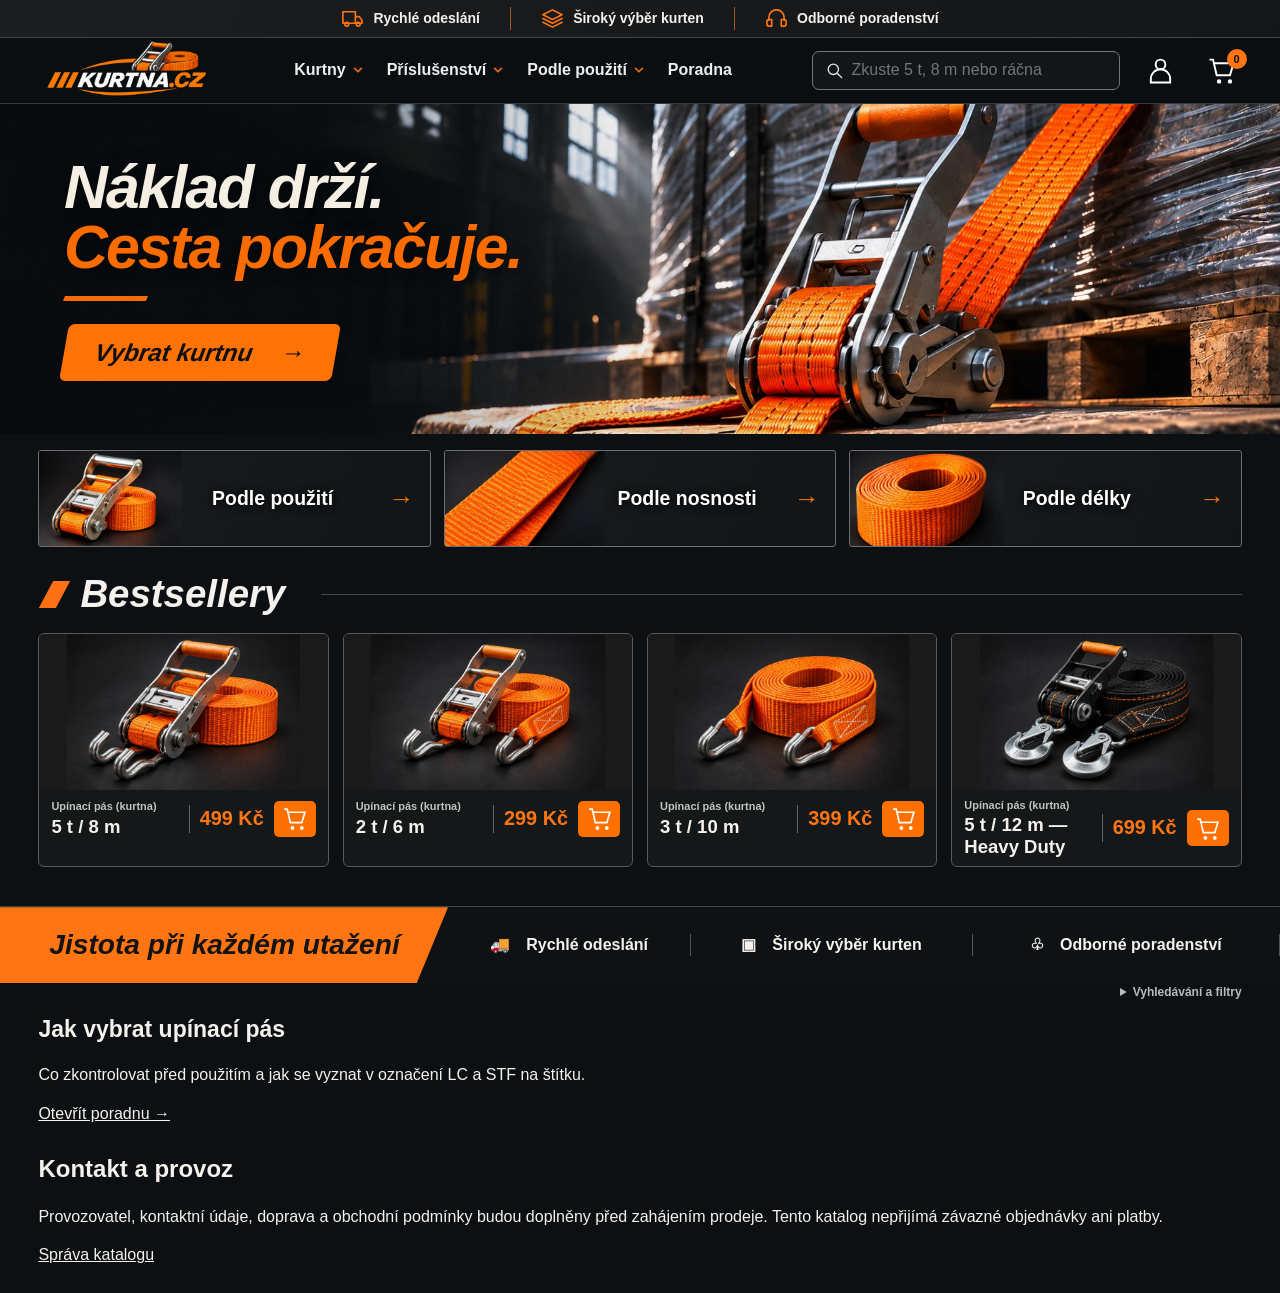
==== index.html @ 3d130827 "Slightly reduce cart quantity font size" ====
<!doctype html>
<html lang="cs">
<head>
<meta charset="utf-8"><meta name="viewport" content="width=device-width,initial-scale=1">
<title>Kurtny a upínací pásy pro zajištění nákladu | Kurtna.cz</title>
<meta name="description" content="Prohlédněte si kurtny a ráčnové upínací pásy. Porovnejte délky a varianty, otevřete detail produktu a připravte nezávaznou poptávku na Kurtna.cz.">
<meta name="theme-color" content="#101213">
<link rel="icon" href="/favicon.ico" sizes="16x16 32x32 48x48 64x64">
<link rel="icon" href="/favicon-48.png" type="image/png" sizes="48x48">
<link rel="icon" href="/favicon.svg" type="image/svg+xml" sizes="any">
<link rel="apple-touch-icon" href="/apple-touch-icon.png" sizes="180x180">
<link rel="manifest" href="/site.webmanifest">
<link rel="preload" href="assets/hero-ratchet.webp" as="image">
<meta property="og:type" content="website">
<meta property="og:locale" content="cs_CZ">
<meta property="og:site_name" content="Kurtna.cz">
<meta property="og:url" content="https://kurtna.cz/">
<meta property="og:title" content="Kurtny a upínací pásy pro zajištění nákladu | Kurtna.cz">
<meta property="og:description" content="Prohlédněte si kurtny a ráčnové upínací pásy. Porovnejte délky a varianty, otevřete detail produktu a připravte nezávaznou poptávku na Kurtna.cz.">
<meta property="og:image" content="https://kurtna.cz/assets/kurtna-og.jpg">
<meta property="og:image:type" content="image/jpeg">
<meta property="og:image:width" content="1200">
<meta property="og:image:height" content="630">
<meta property="og:image:alt" content="Kurtna.cz – oranžový upínací pás s ráčnou. Náklad drží. Cesta pokračuje.">
<meta name="twitter:card" content="summary_large_image">
<meta name="twitter:title" content="Kurtny a upínací pásy pro zajištění nákladu | Kurtna.cz">
<meta name="twitter:description" content="Prohlédněte si kurtny a ráčnové upínací pásy. Porovnejte délky a varianty, otevřete detail produktu a připravte nezávaznou poptávku na Kurtna.cz.">
<meta name="twitter:image" content="https://kurtna.cz/assets/kurtna-og.jpg">
<meta name="twitter:image:alt" content="Kurtna.cz – oranžový upínací pás s ráčnou. Náklad drží. Cesta pokračuje.">
<script type="application/ld+json">{"@context": "https://schema.org", "@type": "Organization", "name": "Kurtna.cz", "url": "https://kurtna.cz/", "logo": "https://kurtna.cz/icon-512.png"}</script>
<style>
:root{--bg:#101112;--panel:#191a1b;--line:#353637;--orange:#ff6908;--text:#f5f2ed;--muted:#aaa9a6}*{box-sizing:border-box}html{scroll-behavior:smooth}body{margin:0;background:var(--bg);color:var(--text);font:15px/1.4 Arial,Helvetica,sans-serif}button,input{font:inherit}button{cursor:pointer}.announcement{height:36px;background:var(--orange);color:#141414;display:flex;justify-content:center;align-items:center;gap:22px;font-weight:700;font-size:13px}.announcement span+span{border-left:1px solid #7b3300;padding-left:22px}.header{height:70px;display:flex;align-items:center;padding:0 4%;gap:30px;border-bottom:1px solid #383838;background:#101112;position:relative;z-index:5}.brand{font-size:30px;font-weight:900;letter-spacing:-1.4px;font-style:italic;white-space:nowrap}.brand .slashes{color:var(--orange);letter-spacing:-8px;margin-right:13px;font-style:normal}.brand .cz{color:var(--orange)}nav{display:flex;gap:28px;margin:auto}nav a{color:#eee;text-decoration:none;font-weight:700;white-space:nowrap}nav a:hover{color:var(--orange)}.search{height:40px;width:265px;border:1px solid #777;border-radius:8px;display:flex;align-items:center;padding:0 12px;color:#aaa;gap:8px}.search input{width:100%;border:0;outline:0;color:white;background:transparent}.head-icon{position:relative;border:0;background:transparent;color:#fff;font-size:22px}.badge{position:absolute;right:-7px;top:-8px;border-radius:50%;background:var(--orange);color:#111;font:bold 11px Arial;width:20px;height:20px;display:grid;place-items:center}.hero{height:370px;position:relative;overflow:hidden;padding:43px 6%;background:linear-gradient(90deg,#101112 0%,rgba(16,17,18,.94) 29%,rgba(16,17,18,.25) 69%,rgba(16,17,18,.08)),url('data:image/png;base64,');background-color:#171819}.hero:before{content:"";position:absolute;inset:0;background:radial-gradient(ellipse at 77% 40%,#80572f77,transparent 42%),repeating-linear-gradient(0deg,transparent 0 43px,#ffffff08 44px),linear-gradient(115deg,transparent 54%,#ffffff12 55%,transparent 56%)}.hero-copy{position:relative;z-index:1;max-width:560px}.hero h1{font-size:clamp(45px,5vw,68px);line-height:.98;letter-spacing:-2.5px;font-weight:900;font-style:italic;margin:5px 0 23px}.hero h1 em{display:block;color:var(--orange)}.dash{height:5px;width:85px;background:var(--orange);transform:skewX(-25deg);margin:0 0 28px}.primary{border:0;border-radius:9px;background:var(--orange);color:#101112;font-size:23px;font-weight:900;padding:15px 27px;box-shadow:0 6px 22px #0007}.primary:hover,.add:hover{filter:brightness(1.12);transform:translateY(-1px)}.hero-art{position:absolute;right:7%;top:0;width:47%;height:100%;overflow:hidden}.cargo{position:absolute;right:-2%;bottom:0;width:92%;height:46%;background:repeating-linear-gradient(90deg,#443d35 0 87px,#302d29 89px 91px);clip-path:polygon(4% 0,100% 0,100% 100%,0 100%);box-shadow:0 -10px 35px #000}.cargo:after{content:"";position:absolute;inset:0;background:repeating-linear-gradient(0deg,transparent 0 42px,#0c0c0c66 44px 47px)}.strap{position:absolute;width:45px;height:120%;top:-10%;left:65%;transform:rotate(32deg);background:repeating-linear-gradient(0deg,#ff8a1b 0 7px,#e35c00 8px 9px);box-shadow:0 0 25px #000a,inset 0 0 0 2px #ffb24d}.strap.cross{height:97%;width:48px;left:35%;top:30%;transform:rotate(83deg)}.ratchet{position:absolute;width:150px;height:170px;left:42%;top:29%;transform:rotate(14deg);filter:drop-shadow(0 14px 12px #000)}.ratchet .handle{position:absolute;left:45px;top:1px;width:62px;height:80px;border:13px solid #aaa9a2;border-radius:24px 24px 12px 12px;background:linear-gradient(90deg,#454545,#c2c0b8,#555)}.ratchet .body{position:absolute;left:10px;top:74px;width:132px;height:61px;border:12px solid #85847e;border-radius:10px;background:linear-gradient(135deg,#ff7411 0 22%,#aaa9a1 25% 36%,#383a3b 39% 60%,#aaa9a1 64% 73%,#ff7411 76%)}.ratchet .grip{position:absolute;left:17px;top:-2px;width:116px;height:27px;border:4px solid #b94500;border-radius:15px;background:#ff7b12;transform:rotate(-22deg)}.categories{display:grid;grid-template-columns:repeat(3,1fr);gap:16px;margin:0 4% 18px}.category{height:118px;border:1px solid #555;border-radius:4px;position:relative;overflow:hidden;display:flex;align-items:center;justify-content:flex-end;padding:18px 24px;color:white;text-decoration:none;background:linear-gradient(100deg,#28292a,#111213)}.category:before{content:"";position:absolute;inset:0 45% 0 0;opacity:.9;background:linear-gradient(135deg,#484643,#1a1b1b)}.category:nth-child(2):before{background:repeating-linear-gradient(0deg,#28292a 0 5px,#454545 6px 8px)}.category:nth-child(3):before{background:radial-gradient(ellipse,#8c3b0b,#24170f 65%,#161616)}.category strong,.category b{position:relative;z-index:1}.category strong{font-size:22px}.category b{color:var(--orange);font-size:27px;margin-left:16px}.section{margin:8px 4% 26px}.section-title{display:flex;align-items:center;gap:12px;font-size:31px;font-style:italic;margin:0 0 14px}.section-title:before{content:"";width:12px;height:27px;background:var(--orange);transform:skew(-25deg)}.products{display:grid;grid-template-columns:repeat(4,1fr);gap:14px}.product{min-width:0;border:1px solid #393a3b;border-radius:9px;overflow:hidden;background:linear-gradient(145deg,#222324,#151617)}.photo{height:142px;position:relative;overflow:hidden;background:radial-gradient(ellipse at 50% 100%,#51483e,#1b1c1d 65%)}.roll{position:absolute;width:126px;height:66px;border-radius:50%;border:18px solid #f36b08;left:43%;top:39px;transform:rotate(-13deg);box-shadow:inset 0 0 0 4px #ff9a39,0 8px 16px #0009}.roll:after{content:"";position:absolute;inset:7px;border:2px dashed #773300;border-radius:50%}.small-ratchet{position:absolute;left:16%;top:36px;width:82px;height:72px;border:9px solid #aaa9a2;border-radius:17px 17px 8px 8px;transform:rotate(-16deg);background:linear-gradient(135deg,#ff720d 0 25%,#888 27% 40%,#282929 44% 59%,#aaa 62% 72%,#ff720d 74%);box-shadow:0 8px 9px #0009}.small-ratchet:before{content:"";position:absolute;left:15px;top:-32px;width:43px;height:33px;border:8px solid #aaa;border-bottom:0;border-radius:19px 19px 0 0}.hook{position:absolute;left:75%;top:78px;width:27px;height:28px;border:5px solid #aaa;border-left-color:transparent;border-radius:50%;transform:rotate(25deg)}.info{padding:9px 14px 13px;position:relative}.info strong{display:block;font-size:15px;line-height:1.3}.price{color:var(--orange);font-size:23px;font-weight:900;margin-top:3px}.add{position:absolute;right:13px;bottom:13px;width:47px;height:38px;background:var(--orange);border:0;border-radius:7px;color:#111;font-size:20px}.trust{min-height:73px;border-top:1px solid #484848;display:flex;align-items:center;justify-content:space-around;background:linear-gradient(110deg,var(--orange) 0 34%,#151617 34%);font-weight:bold}.trust strong{font-size:24px;font-style:italic;color:#111}.trust span{padding:0 16px}.toast{position:fixed;right:20px;bottom:20px;z-index:10;background:#242526;border:1px solid #555;padding:14px 19px;border-radius:9px;box-shadow:0 8px 24px #0009;opacity:0;transform:translateY(12px);transition:.2s;pointer-events:none}.toast.show{opacity:1;transform:none}.mobile-menu{display:none}
@media(max-width:900px){.header{gap:15px}.brand{font-size:25px}nav{gap:14px}.search{width:215px}.hero-art{right:-5%;width:55%}.products{grid-template-columns:repeat(2,1fr)}.trust{flex-wrap:wrap;padding:11px}.trust strong{width:100%;text-align:center}.category{height:100px;padding:12px}.category strong{font-size:18px}}
@media(max-width:600px){.announcement{height:31px;font-size:10px;gap:8px}.announcement span+span{padding-left:8px}.header{height:62px;padding:0 15px;gap:12px}.brand{font-size:23px}.brand .slashes{font-size:19px;margin-right:10px}nav,.search,.head-icon.user{display:none}.head-icon.cart{margin-left:auto}.mobile-menu{display:inline-block}.hero{height:375px;padding:35px 21px;background:linear-gradient(90deg,#101112 0%,#101112df 48%,#10111288 100%)}.hero h1{font-size:48px;max-width:360px}.hero-art{right:-25%;width:82%;opacity:.67;top:55px}.primary{font-size:18px;padding:14px 20px}.categories{grid-template-columns:1fr;margin:0 13px 16px;gap:8px}.category{height:73px;padding:11px 17px}.category:before{inset:0 49% 0 0}.category strong{font-size:19px}.section{margin:10px 13px 20px}.section-title{font-size:27px}.products{gap:9px}.photo{height:106px}.roll{width:97px;height:51px;border-width:14px;left:39%;top:35px}.small-ratchet{transform:scale(.82) rotate(-16deg);transform-origin:top left;left:9%;top:30px}.info{padding:8px}.info strong{font-size:13px}.price{font-size:19px}.add{width:36px;height:31px;right:8px;bottom:9px}.trust{gap:4px;padding:10px 4px}.trust strong{font-size:20px}.trust span{font-size:11px;padding:3px}}

.filters{display:flex;flex-wrap:wrap;gap:14px;align-items:end;margin:20px 0}.filters label{display:grid;gap:6px;flex:1;min-width:140px}input,select{padding:10px;border:1px solid #777;border-radius:5px;background:#222;color:#fff;min-width:0}button{border-radius:5px}.filters button,.action{padding:11px 16px;background:var(--orange);color:#111;border:0;font-weight:bold}.notice{padding:12px;border-left:3px solid var(--orange);background:#222}.product[hidden]{display:none}.info strong{cursor:pointer}.product:focus-within{outline:2px solid var(--orange)}details{padding:14px 0;border-bottom:1px solid #444}summary{cursor:pointer;font-weight:bold}dialog{background:#191a1b;color:#fff;border:1px solid #555;border-radius:10px;padding:28px;width:min(640px,94vw);max-height:90dvh}dialog::backdrop{background:#000b}.close{float:right;background:transparent;color:#fff;border:0;font-size:24px}.cart-row{display:flex;gap:12px;align-items:center;padding:16px 0;border-bottom:1px solid #444;flex-wrap:wrap}.cart-row span{flex:1;min-width:160px}.cart-row button{background:#333;color:#fff;border:1px solid #777;padding:7px 12px}.checkout{display:grid;gap:12px}.checkout label{display:grid;gap:5px}.checkout textarea{background:#222;color:#fff;min-height:80px;padding:10px}.action{margin-top:12px}.empty{padding:24px 0}a{color:inherit}button:focus-visible,a:focus-visible,summary:focus-visible{outline:2px solid var(--orange);outline-offset:4px}@media(max-width:600px){.filters{gap:10px}.filters label{min-width:42%}.header nav{top:62px}.notice{font-size:14px}.hero h1{font-size:44px}}
</style>
<link rel="stylesheet" href="visual.css?v=menu-blur-1"><link rel="stylesheet" href="catalog.css?v=1"><link rel="stylesheet" href="search.css?v=1"><link rel="stylesheet" href="cart.css?v=2"></head>
<body>
<div class="announcement">
  <span><svg aria-hidden="true" viewBox="0 0 24 24" fill="none" stroke="currentColor" stroke-width="1.7" stroke-linecap="round" stroke-linejoin="round"><path d="M2 5h13v12H2zM15 10h4l3 4v3h-7z"/><circle cx="6" cy="18" r="2"/><circle cx="18" cy="18" r="2"/></svg>Rychlé odeslání</span>
  <span><svg aria-hidden="true" viewBox="0 0 24 24" fill="none" stroke="currentColor" stroke-width="1.7" stroke-linecap="round" stroke-linejoin="round"><path d="m12 3 10 5-10 5L2 8l10-5ZM2 12l10 5 10-5M2 16l10 5 10-5"/></svg>Široký výběr kurten</span>
  <span><svg aria-hidden="true" viewBox="0 0 24 24" fill="none" stroke="currentColor" stroke-width="1.7" stroke-linecap="round" stroke-linejoin="round"><path d="M4 14v-3a8 8 0 0 1 16 0v3M4 13h3v7H4a2 2 0 0 1-2-2v-3a2 2 0 0 1 2-2Zm16 0h-3v7h3a2 2 0 0 0 2-2v-3a2 2 0 0 0-2-2Z"/></svg>Odborné poradenství</span>
</div>
<div id="menu-backdrop" class="menu-backdrop" aria-hidden="true" hidden></div>
<header class="header"><a class="brand brand-logo" href="./"><img src="assets/kurtna-logo.webp" width="540" height="180" alt="Kurtna.cz – úvodní stránka"></a><nav id="main-nav"><a href="#produkty">Kurtny<svg class="nav-chevron" aria-hidden="true" width="14" height="14" viewBox="0 0 16 16" fill="none"><path d="m4 6 4 4 4-4" stroke="currentColor" stroke-width="1.8" stroke-linecap="round" stroke-linejoin="round"/></svg></a><a href="#produkty">Příslušenství<svg class="nav-chevron" aria-hidden="true" width="14" height="14" viewBox="0 0 16 16" fill="none"><path d="m4 6 4 4 4-4" stroke="currentColor" stroke-width="1.8" stroke-linecap="round" stroke-linejoin="round"/></svg></a><a href="./#kategorie">Podle použití<svg class="nav-chevron" aria-hidden="true" width="14" height="14" viewBox="0 0 16 16" fill="none"><path d="m4 6 4 4 4-4" stroke="currentColor" stroke-width="1.8" stroke-linecap="round" stroke-linejoin="round"/></svg></a><a href="/poradna/">Poradna</a></nav><div class="search-combobox header-search" id="header-search"><label class="search"><svg aria-hidden="true" viewBox="0 0 24 24" fill="none" stroke="currentColor" stroke-width="1.7" stroke-linecap="round" stroke-linejoin="round"><circle cx="10.5" cy="10.5" r="6.5"/><path d="m16 16 5 5"/></svg><input id="search" type="search" aria-label="Hledat v katalogu" placeholder="Zkuste 5 t, 8 m nebo ráčna" enterkeyhint="search"></label></div><button class="head-icon user" aria-label="Informace o účtu" onclick="document.querySelector('#account-info').showModal()"><svg viewBox="0 0 24 24" fill="none" stroke="currentColor" stroke-width="1.6"><circle cx="12" cy="7" r="4"/><path d="M4 22v-3a8 8 0 0 1 16 0v3z"/></svg></button><button class="head-icon cart" aria-label="Košík"><svg viewBox="0 0 24 24" fill="none" stroke="currentColor" stroke-width="1.6"><path d="M2 3h3l3 13h11l3-10H6"/><circle cx="10" cy="21" r="1"/><circle cx="19" cy="21" r="1"/></svg><span class="badge" id="count">0</span></button><button class="head-icon search-toggle" id="search-toggle" type="button" aria-label="Otevřít vyhledávání" aria-expanded="false" aria-controls="header-search"><svg aria-hidden="true" viewBox="0 0 24 24" fill="none" stroke="currentColor" stroke-width="1.7" stroke-linecap="round" stroke-linejoin="round"><circle cx="10.5" cy="10.5" r="6.5"/><path d="m16 16 5 5"/></svg></button><button class="head-icon mobile-menu" id="menu" type="button" aria-label="Menu" aria-controls="main-nav" aria-expanded="false">☰</button></header>
<main><section class="section product-detail" id="produkt" hidden></section><section class="hero"><div class="hero-copy"><h1>Náklad drží.<em>Cesta pokračuje.</em></h1><div class="dash"></div><button class="primary" onclick="document.querySelector('#produkty').scrollIntoView()">Vybrat kurtnu <span aria-hidden="true">→</span></button></div><div class="hero-art" aria-hidden="true"><div class="cargo"></div><div class="strap"></div><div class="strap cross"></div><div class="ratchet"><span class="handle"></span><span class="body"></span><span class="grip"></span></div></div></section>
<section class="categories" id="kategorie"><a class="category category--use" href="#produkty"><strong>Podle použití</strong><b aria-hidden="true">→</b></a><a class="category category--capacity" href="#produkty"><strong>Podle nosnosti</strong><b aria-hidden="true">→</b></a><a class="category category--length" href="#produkty"><strong>Podle délky</strong><b aria-hidden="true">→</b></a></section>
<section class="section" id="produkty"><h2 class="section-title">Bestsellery</h2><div class="products"></div><noscript><p>Pro zobrazení katalogu zapněte JavaScript.</p></noscript><details class="catalog-controls"><summary>Vyhledávání a filtry</summary><p class="notice">Připravovaný katalog. Fotografie jsou ilustrační. Ceny jsou orientační, dostupnost ani prodej zatím nejsou potvrzené.</p><div class="filters"><div class="search-combobox filter-search" id="filter-search"><label>Hledat<input id="mobile-search" type="search" placeholder="Název, SKU nebo 8 m" enterkeyhint="search"></label></div><label>Provedení<select id="capacity"><option value="">Všechna provedení</option></select></label><label>Délka<select id="length"><option value="">Všechny délky</option></select></label><label>Řazení<select id="sort"><option value="default">Doporučené</option><option value="asc">Od nejlevnějšího</option><option value="desc">Od nejdražšího</option></select></label><button id="reset" type="button">Zrušit filtry</button></div><p id="results" aria-live="polite"></p></details></section></main><dialog id="account-info"><form method="dialog"><button class="close" aria-label="Zavřít">✕</button><h2>Zákaznický účet</h2><p>Registrace zatím není spuštěna. Košík můžete používat bez účtu.</p><p><a href="admin.html">Správa katalogu</a></p></form></dialog><dialog id="modal" aria-label="Detail a košík"><button class="close" aria-label="Zavřít">✕</button><div id="modal-body"></div></dialog><footer class="trust" id="jistota"><strong>Jistota při každém utažení</strong><span>🚚　Rychlé odeslání</span><span>▣　Široký výběr kurten</span><span>♧　Odborné poradenství</span></footer><section class="section" id="poradna"><h2>Jak vybrat upínací pás</h2><p>Co zkontrolovat před použitím a jak se vyznat v označení LC a STF na štítku.</p><p><a href="/poradna/">Otevřít poradnu →</a></p></section><section class="section"><h2>Kontakt a provoz</h2><p>Provozovatel, kontaktní údaje, doprava a obchodní podmínky budou doplněny před zahájením prodeje. Tento katalog nepřijímá závazné objednávky ani platby.</p><p><a href="admin.html">Správa katalogu</a></p></section><div class="toast" id="toast" role="status">Přidáno do košíku</div>
<script type="module" src="app.js?v=menu-blur-1"></script></body></html>
---- visual.css ----
/* Reference viewport: 1536 × 961. Live HTML controls above photographic assets. */
body{font-family:Arial,Helvetica,sans-serif;background:#0d1113;font-size:16px}.announcement{height:35px;font-size:14px;gap:18px;background:#ff7512}.announcement span+span{padding-left:18px}.header{height:66px;padding:0 3.9%;gap:30px;background:#0a0e10}.brand{font-size:36px;letter-spacing:-1.3px}.brand .slashes{font-size:32px;letter-spacing:-9px;margin-right:20px}.brand .cz{color:#fa6900}nav{gap:40px}nav a{font-size:16px;font-weight:500}.search{width:308px;height:39px;border-radius:7px;background:#ffffff08}.head-icon svg,.add svg{width:29px;height:29px;display:block}.head-icon.user{margin-left:20px}.badge{right:-5px;top:-6px}.hero{height:359px;padding:43px 5.9% 0;background:#101315 url('assets/hero-ratchet.webp') center center/cover no-repeat}.hero-art{display:none}.hero-copy{position:relative;z-index:1}.hero h1{font-size:64px;line-height:.96;letter-spacing:-1.8px;font-weight:900;font-style:italic;margin:0;color:#f5eee2;max-width:680px}.hero h1 em{color:#fa6b00;margin-top:2px;display:block}.dash{width:83px;height:5px;background:#f76b00;transform:skew(-22deg);margin:22px 0 27px}.primary{background:#ff7205;border:0;padding:11px 40px;font-size:27px;font-weight:800;border-radius:6px;transform:skew(-10deg);color:#101010}.hero-copy:after{content:'////////';display:block;font-size:36px;font-weight:900;letter-spacing:2px;color:#ffffff20;margin-top:11px}.categories{margin:0 3.9% 18px;gap:16px;grid-template-columns:repeat(3,minmax(0,1fr))}.category{height:113px;position:relative;overflow:hidden;border:1px solid #656b6c;border-radius:0;padding:21px 22px;background:#121719;clip-path:polygon(3% 0,100% 0,100% 86%,97% 100%,0 100%,0 12%);display:grid;grid-template-columns:minmax(0,1fr) auto;align-items:center;gap:8px;padding-inline-start:49%}.section{margin:0 3.9% 27px}.section-title{display:flex;align-items:center;gap:16px;font-size:36px;font-style:italic;font-weight:900;margin:0 0 12px}.section-title:before{content:'';height:27px;width:17px;background:#ff7114;transform:skew(-28deg);margin:0 1px 0 8px}.section-title:after{content:'';height:1px;background:#454b4d;flex:1;margin-left:20px}.products{gap:14px;grid-template-columns:repeat(4,minmax(0,1fr))}.product{height:213px;background:#1a1e20;border:1px solid #343a3b;border-radius:8px;overflow:hidden;position:relative}.info{padding:1px 28px 10px}.info strong{font-size:16px;line-height:1.2;display:block}.price{font-size:26px;line-height:1.4;font-weight:900;font-style:italic;color:#ff7514}.add{width:47px;height:34px;right:20px;bottom:12px;border:0;border-radius:5px;background:#ff7000;color:white;display:grid;place-items:center}.add svg{width:29px;height:25px}.trust{min-height:76px;padding:0;display:grid;grid-template-columns:35% 19% 22% 24%;gap:0;border-top:1px solid #424648;background:#0e1214}.trust strong{height:76px;background:#ff7514;color:#131313;font-size:30px;font-style:italic;padding:12px 30px 12px 11%;display:flex;align-items:center;clip-path:polygon(0 0,100% 0,93% 100%,0 100%)}.trust span{font-size:16px;text-align:center;border-right:1px solid #555}.catalog-controls{margin-top:12px;padding:0;border:0}.catalog-controls summary{font-size:14px;color:#b9babb}.catalog-controls[open]{padding:12px;background:#171b1e}.section#poradna{margin-top:30px}.section#poradna h2{font-size:23px}#results:empty{display:none}
@media(min-width:1100px){.catalog-controls:not([open]){height:0;position:relative;top:105px;z-index:1}.catalog-controls:not([open]) summary{position:absolute;right:0;font-size:12px}}
@media(max-width:1250px){.header{gap:20px}nav{gap:22px}.brand{font-size:30px}.search{width:230px}.hero h1{font-size:58px}.category strong{font-size:21px}.info{padding-left:16px}.trust strong{font-size:25px}}
@media(max-width:900px){.header{gap:14px}nav{gap:16px}.brand{font-size:27px}.search{display:none}.hero{background-position:58% center}.hero h1{font-size:52px}.category strong{font-size:18px}.category{padding-inline-end:12px}.products{grid-template-columns:repeat(2,minmax(0,1fr))}.product{height:240px}.trust{grid-template-columns:1fr 1fr 1fr}.trust strong{grid-column:1/-1;clip-path:none;justify-content:center;padding:12px;height:60px}.trust span{padding:17px 4px;font-size:14px}}
@media(max-width:600px){.announcement{height:29px;font-size:10px;gap:7px}.announcement span+span{padding-left:7px}.header{height:62px;padding:0 16px}.brand{font-size:27px}.brand .slashes{font-size:24px;margin-right:15px}.head-icon.user{display:none}.hero{height:350px;padding:43px 22px;background-position:57% center}.hero:before{content:'';position:absolute;inset:0;background:linear-gradient(90deg,#080c0ec9,transparent)}.hero h1{font-size:43px;max-width:360px;line-height:1.03}.primary{font-size:21px;padding:12px 25px}.hero-copy:after{font-size:29px}.categories{grid-template-columns:1fr;margin:0 14px 20px;gap:9px}.category{height:90px;padding-inline-end:20px}.category strong{font-size:24px}.category b{font-size:25px}.section{margin:0 14px 22px}.section-title{font-size:30px}.section-title:after{margin-left:0}.products{gap:10px}.product{height:205px}.info{padding:4px 10px}.info strong{font-size:13px}.price{font-size:22px}.add{right:9px;bottom:10px;width:35px;height:30px}.add svg{width:25px}.trust strong{font-size:25px}.trust span{font-size:12px}.catalog-controls{margin:14px 0}.section#poradna{margin-top:25px}}
.category{isolation:isolate}.category{background:#101517}


/* KURTNA visual parity refinements — reference 1536x961 */
:root{--orange:#ff7413}
body{overflow-x:hidden;background:#0c1012}
.announcement{font-weight:700}
.announcement span:first-child{white-space:nowrap}
.header{max-width:100%;box-sizing:border-box}
.brand{font-style:italic;line-height:1;display:flex;align-items:center;font-weight:900}
.brand .slashes{display:inline-block;transform:skew(-20deg);color:#ff7413}
nav a{transition:color .2s}
.hero{isolation:isolate}
.hero:before{background:none}
.hero h1{text-shadow:0 2px 16px #0008}
.hero h1 em{font-style:italic}
.primary{box-shadow:none;transition:filter .15s,translate .15s}
.primary:hover{transform:skew(-10deg);translate:0 -2px}
.categories{position:relative;z-index:2}
.category{border:1px solid #6a7071}
.category--use{--category-image:url("assets/category-use.webp")}
.category--capacity{--category-image:url("assets/category-capacity.webp")}
.category--length{--category-image:url("assets/category-length.webp")}
.categories .category::before{
 content:"";
 position:absolute;
 inset:0 49% 0 0;
 z-index:-1;
 background:var(--category-image) left center / contain no-repeat;
 opacity:1;
 mask-image:linear-gradient(90deg,#000 78%,transparent);
}
.category:after{content:"";position:absolute;inset:0;border-bottom:1px solid #ff7413;pointer-events:none;clip-path:polygon(0 0,100% 0,100% 98%,0 98%);opacity:.8}
.category strong{font-size:clamp(16px,1.65vw,25px);line-height:1.15;font-weight:800;text-shadow:0 1px 8px #000}
.category b{margin:0;color:#ee7600;font-size:27px;line-height:1;font-weight:400}

.product .info{position:relative;z-index:1}
.product .info strong{cursor:pointer}
.product .add{z-index:2}
.trust strong{white-space:nowrap}
.trust span{white-space:nowrap;min-width:0;padding:0 8px}
@media(max-width:1350px) and (min-width:901px){
 .header{gap:20px}.brand{font-size:30px}.brand .slashes{font-size:27px;margin-right:15px}nav{gap:22px}
 .search{width:250px}.head-icon.user{margin-left:0}
 .trust strong{font-size:clamp(20px,2.2vw,30px)}
}
@media(max-width:900px){
 .header{gap:14px}nav{gap:13px}
 .category{padding-inline-start:45%}
 .categories .category::before{right:55%}
 .category b{font-size:22px}

 .trust strong{white-space:normal}
 .trust span{white-space:normal}
}
@media(max-width:600px){
 .announcement{justify-content:space-evenly;gap:2px;padding:0 4px}
 .announcement span{font-size:9px}
 .announcement span+span{padding-left:5px}
 .header{position:relative;z-index:20}
 .header nav{position:absolute;display:none;left:0;right:0;top:62px;background:#111719;padding:15px 20px;flex-direction:column;gap:15px;border-bottom:1px solid #454545}
 .header nav.open{display:flex}
 .hero{background-position:60% center}
 .hero:before{content:"";background:linear-gradient(90deg,rgba(6,9,11,.88),rgba(6,9,11,.35) 76%,transparent)}
 .hero h1{font-size:clamp(34px,9vw,45px);letter-spacing:-1.3px}
 .categories{margin-top:0}
 .category{height:90px;padding-inline-start:47%}
 .categories .category::before{right:52%}
 .category strong{font-size:clamp(16px,5.4vw,22px)}
 .category b{font-size:25px}
 .products{grid-template-columns:repeat(2,minmax(0,1fr))}

 .trust{grid-template-columns:repeat(3,minmax(0,1fr))}
 .trust span{padding:13px 5px;line-height:1.4}
}
@media(max-width:380px){
 .category{gap:5px;padding-inline-end:14px}
 .brand{font-size:23px}.brand .slashes{font-size:20px;margin-right:11px}
 .announcement span{font-size:8px}
 .product{height:196px}
 .info strong{font-size:12px}.price{font-size:20px}
}


/* Hero photo placement — matches supplied ratchet image and full-page mockup. */
.hero{
 position:relative;
 height:359px;
 min-height:359px;
 padding:43px 5.9% 0;
 background-image:linear-gradient(90deg,rgba(8,12,15,.63) 0%,rgba(8,12,15,.34) 27%,rgba(8,12,15,.07) 49%,transparent 73%),url("assets/hero-ratchet.webp");
 background-color:#0d1113;
 background-position:center center,center 40%;
 background-size:cover,cover;
 background-repeat:no-repeat;
}
.hero::before{content:none!important}
.hero-copy{position:relative;z-index:2}
.hero h1{max-width:720px;line-height:.96}
.hero-art{display:none!important}
@media(max-width:900px){
 .hero{background-position:center,60% center}
}
@media(max-width:600px){
 .hero{height:350px;min-height:350px;background-image:linear-gradient(90deg,rgba(8,12,15,.90) 0%,rgba(8,12,15,.70) 42%,rgba(8,12,15,.15) 100%),url("assets/hero-ratchet.webp");background-position:center,69% center}
 .hero::before{content:none!important}
}

/* Homepage layout from the industrial design. */
:root {
  --edge: clamp(16px, 3vw, 62px);
}

.announcement {
  height: 38px;
  gap: clamp(12px, 2.35vw, 38px);
  background: linear-gradient(110deg, #1b1d1e, #141617);
  color: #f5f2ed;
  border-bottom: 1px solid #424546;
}

.announcement span {
  display: inline-flex;
  align-items: center;
  gap: 9px;
  white-space: nowrap;
}

.announcement span + span {
  border-color: #a65520;
  padding-left: clamp(12px, 2.35vw, 38px);
}

.announcement svg,
.search svg {
  width: 23px;
  height: 23px;
  flex: none;
}

.announcement svg { color: var(--orange); }
.header { padding-inline: var(--edge); }
.header nav a {
  display: inline-flex;
  align-items: center;
  align-self: flex-start;
  gap: 5px;
  font-weight: 700;
}

.nav-chevron {
  flex: none;
  color: var(--orange);
}
.brand .slashes {
  display: inline-flex;
  gap: .15em;
  margin-right: .52em;
  transform: skewX(-30deg);
}

.brand .slashes i {
  width: .3em;
  height: .73em;
  background: currentColor;
}

.search {
  flex: 0 1 308px;
  min-width: 130px;
  color: #e8e8e8;
}

.search input { padding-inline: 0; }
.search svg { width: 19px; height: 19px; }

.hero {
  display: flex;
  align-items: center;
  padding: 22px max(var(--edge), 5vw);
  height: clamp(330px, 23vw, 440px);
  min-height: 0;
  background-size: cover, cover;
  background-position: center, center 37%;
}

.hero-copy {
  width: min(100%, 52vw);
  max-width: none;
}

.hero h1 {
  max-width: none;
  font-size: clamp(41px, 4.75vw, 84px);
  line-height: .99;
}

.hero-copy::after { content: none; }
.hero h1 em { margin-top: 0; }
.dash { margin: 19px 0 23px; }

.primary {
  display: inline-flex;
  align-items: center;
  gap: 28px;
  padding: .48em 1.28em;
  font-size: clamp(19px, 1.9vw, 29px);
  font-style: italic;
}

.categories {
  margin: 16px var(--edge) 20px;
  gap: clamp(10px, 1vw, 18px);
}

.category {
  height: clamp(94px, 7.6vw, 135px);
  padding: 0 4% 0 44%;
  background: linear-gradient(110deg, #1a1d1e, #121517);
  clip-path: none;
  border-radius: 3px;
}

.categories .category::before {
  inset: 0 51% 0 0;
  mask-image: linear-gradient(90deg, #000 69%, transparent 100%);
}

.category::after { content: none; }
.category:hover, .category:focus-visible { border-color: var(--orange); }
.category strong { font-size: clamp(15px, 1.52vw, 26px); }
.category b { font-size: clamp(19px, 2vw, 33px); }

.section { margin-inline: var(--edge); }
.section-title { font-size: clamp(28px, 3vw, 46px); }

.product {
  height: auto;
  border-color: #575a5b;
  border-radius: 6px;
  background: #151819;
}

.product .photo {
  height: auto;
  aspect-ratio: 1.85;
  background: #1a1a1b;
}

.product .photo img {
  display: block;
  width: 100%;
  height: 100%;
  object-fit: contain;
}

.product .info {
  padding: 9px 12px;
  min-height: 58px;
  display: grid;
  grid-template-columns: minmax(0, 1fr) auto auto;
  align-items: center;
  gap: 10px;
}

.product .info strong {
  font-size: clamp(14px, 1.45vw, 23px);
  line-height: 1.15;
}

.product-type {
  display: block;
  color: #c2c3c2;
  font-size: .59em;
  font-weight: 600;
  margin-bottom: 3px;
}

.product .price {
  margin: 0;
  padding-left: 10px;
  border-left: 1px solid #626466;
  font-size: clamp(17px, 1.55vw, 25px);
  font-style: normal;
  white-space: nowrap;
}

.product .add {
  position: static;
  width: 42px;
  height: 36px;
}

@media (max-width: 1240px) {
  .product .info {
    grid-template-columns: minmax(0, 1fr) auto;
    gap: 6px 10px;
  }
  .product .info strong { grid-column: 1 / -1; }
  .product .price { padding: 0; border: 0; }
}

@media (max-width: 900px) {
  .search { display: none; }
  .hero { background-position: center, 62% center; }
  .hero-copy { width: min(90%, 500px); }
  .category { padding-inline-start: 42%; }
  .categories .category::before { right: 56%; }
}

@media (max-width: 600px) {
  .announcement { height: 33px; gap: 4px; }
  .announcement span { gap: 3px; }
  .announcement span + span { padding-left: 4px; }
  .announcement svg { width: 12px; height: 12px; }
  .hero {
    height: clamp(290px, 78vw, 355px);
    padding-inline: var(--edge);
    background-position: center, 69% center;
  }
  .hero-copy { width: 100%; }
  .hero h1 { font-size: clamp(29px, 8.6vw, 51px); }
  .category { height: 85px; padding-inline-start: 46%; }
  .categories .category::before { right: 53%; }
  .category strong { font-size: clamp(15px, 5vw, 23px); }
  .product .info { padding: 8px; }
  .product .add { width: 36px; height: 34px; }
}

.brand-logo {
  flex: 0 0 auto;
  width: clamp(130px, 14vw, 176px);
}

.brand-logo img {
  display: block;
  width: 100%;
  height: auto;
}

@media (max-width: 600px) {
  .brand-logo { width: clamp(128px, 37vw, 148px); }
}

@media (any-pointer: coarse) {
  html { -webkit-tap-highlight-color: transparent; }
  :is(input, select, textarea):focus-visible {
    outline: 2px solid var(--orange);
    outline-offset: 2px;
  }
}

.menu-backdrop { display: none; }

@media (max-width: 600px) {
  .announcement { position: relative; z-index: 19; }
  .menu-backdrop:not([hidden]) {
    display: block;
    position: fixed;
    inset: 0;
    z-index: 18;
    background: rgba(8, 11, 12, .25);
    -webkit-backdrop-filter: blur(3px);
    backdrop-filter: blur(3px);
    touch-action: none;
  }
}
---- catalog.css ----
.product-photo-link { display: block; }
.product .info strong a { text-decoration: none; }
.product .info strong a:hover { color: var(--orange); }
.product .add:disabled { opacity: .45; cursor: default; }
.image-placeholder { display: grid; min-height: 90px; place-items: center; color: #aaa; }
.is-product-page .hero, .is-product-page .categories { display: none; }
.product-detail { padding-top: 24px; margin-bottom: 42px; }
.detail-path { display: block; margin: 0 0 18px; }
.detail-grid { display: grid; grid-template-columns: minmax(0,1fr) minmax(0,1fr); gap: clamp(16px,4vw,56px); }
.detail-photo { display: block; width: 100%; max-height: 510px; aspect-ratio: 3/2; object-fit: contain; background: #171819; border: 1px solid #4b4c4d; border-radius: 8px; }
.detail-gallery { display: flex; flex-wrap: wrap; gap: 8px; margin-top: 8px; }
.detail-gallery button { padding: 2px; border: 1px solid #626262; background: #242424; }
.detail-gallery button[aria-pressed="true"] { border-color: var(--orange); }
.detail-gallery img { display: block; width: 72px; height: 48px; object-fit: cover; }
.detail-info h1 { font-size: clamp(25px,4vw,51px); line-height: 1.08; margin: 6px 0 17px; }
.detail-status { color: #ff913f; font-weight: 700; }
.detail-description { white-space: pre-wrap; }
.detail-info dl { display: grid; grid-template-columns: 1fr 1fr; gap: 6px 14px; padding: 14px; border-block: 1px solid #454545; }
.detail-info dd { margin: 0; font-weight: 700; overflow-wrap: anywhere; }
.detail-price { color: var(--orange); font-size: 28px; font-weight: 800; margin: 12px 0 0; }
.detail-price small, .detail-note { font-size: 14px; color: #c6c6c6; font-weight: 400; }
@media (max-width: 670px) { .detail-grid { grid-template-columns: 1fr; } }
---- search.css ----
.search-combobox { position:relative; min-width:0; }
.header-search { flex:0 1 308px; min-width:130px; }
.header-search .search { width:100%; }
.head-icon.search-toggle { display:none; }
.filter-search { flex:1; min-width:140px; }
.filter-search label { margin:0; }
.search-suggestions[hidden] { display:none; }

.search-suggestions {
  position:absolute;
  top:calc(100% + 8px);
  right:0;
  z-index:30;
  width:min(420px, calc(100vw - 32px));
  max-height:min(440px, 52dvh);
  overflow:auto;
  overscroll-behavior:contain;
  border:1px solid #5b5149;
  border-radius:9px;
  background:#181b1d;
  color:#f5f2ed;
  box-shadow:0 12px 34px #0009;
}

.filter-search .search-suggestions { left:0; right:auto; }
.suggestions-label { margin:0; padding:10px 12px; color:#d8cfc7; font-size:13px; font-weight:700; border-bottom:1px solid #383838; }
.suggestion-row {
  display:grid;
  grid-template-columns:52px minmax(0,1fr) auto;
  align-items:center;
  gap:10px;
  padding:8px 11px;
  min-height:58px;
  cursor:pointer;
}
.suggestion-row + .suggestion-row { border-top:1px solid #353738; }
.suggestion-row:hover, .suggestion-row[aria-selected="true"] {
  background:#352721;
  box-shadow:inset 3px 0 #ff7413;
}
.suggestion-photo, .suggestion-symbol {
  width:52px; height:42px; border-radius:5px; background:#242424;
}
.suggestion-photo { object-fit:cover; }
.header-search .search-suggestions .suggestion-symbol,
.suggestion-symbol { display:grid; place-items:center; font-size:20px; font-weight:800; color:#ff9856; }
.suggestion-copy { min-width:0; }
.suggestion-title, .suggestion-caption { display:block; overflow-wrap:anywhere; }
.suggestion-title { font-size:14px; line-height:1.2; }
.suggestion-caption { font-size:12px; line-height:1.25; color:#c8c2bd; margin-top:3px; }
.suggestion-side { font-size:13px; font-weight:800; color:#ff9856; white-space:nowrap; }
.search-sr-only { position:absolute; width:1px; height:1px; overflow:hidden; clip-path:inset(50%); }

@media (max-width:900px) {
  .header-search { display:none; }
  .head-icon.search-toggle { display:grid; place-items:center; min-width:36px; min-height:40px; padding:2px; }
  .head-icon.search-toggle svg { width:23px; height:23px; }
  .header-search.is-open {
    display:block;
    position:absolute;
    top:100%;
    left:0;
    right:0;
    padding:10px var(--edge);
    background:#111719;
    border-bottom:1px solid #454545;
    z-index:21;
  }
  .header-search.is-open .search { display:flex; margin:0; }
  .header-search .search-suggestions {
    top:100%;
    left:var(--edge);
    right:var(--edge);
    width:auto;
  }
}
@media (min-width:601px) and (max-width:740px) {
  .header { gap:8px; }
  .header nav { gap:8px; }
  .header .head-icon.user { display:none; }
}
@media (max-width:600px) {
  .filter-search { min-width:42%; }
  .header .search-toggle { order:0; }
  .suggestion-row { gap:7px; padding-inline:8px; }
}
---- cart.css ----
dialog.cart-preview {
  position:fixed;
  width:min(940px, calc(100vw - 28px));
  padding:clamp(14px, 3vw, 28px);
  max-height:calc(100dvh - 28px);
  background:#151819;
  border-color:#55514d;
  box-shadow:0 22px 65px #0009;
}

.cart-preview .close {
  position:absolute;
  top:12px;
  right:12px;
  width:40px;
  height:40px;
  padding:0;
  border:1px solid #4b4e4f;
  border-radius:8px;
  background:#1e2223;
  font-size:20px;
}

.cart-head { padding:0 45px 12px 0; }
.cart-head h2 { margin:0 0 3px; font-size:clamp(24px,4vw,36px); line-height:1.15; }
.cart-head p { margin:0; color:#c8c5bf; font-size:14px; }
.cart-layout { display:grid; grid-template-columns:minmax(0, 1fr) 245px; align-items:start; gap:16px; }
.cart-items { display:grid; gap:8px; min-width:0; margin:0; padding:0; list-style:none; }

.cart-item {
  display:grid;
  grid-template-columns:90px minmax(0,1fr) auto auto;
  grid-template-areas:"photo copy actions total";
  align-items:center;
  gap:10px;
  padding:10px;
  border:1px solid #3e4142;
  border-radius:9px;
  background:#1c1f20;
}

.cart-item-photo {
  grid-area:photo;
  display:grid;
  place-items:center;
  aspect-ratio:9/7;
  overflow:hidden;
  border:1px solid #3d3f42;
  border-radius:6px;
  background:#191a1b;
}
.cart-item-photo img { width:100%; height:100%; object-fit:contain; }
.cart-photo-placeholder { font-size:11px; color:#bdb9b2; text-align:center; }
.cart-item-copy { grid-area:copy; min-width:0; }
.cart-item-title { display:block; color:#f5f1ea; font-size:15px; font-weight:800; line-height:1.23; text-decoration:none; overflow-wrap:anywhere; }
.cart-item-title:hover { color:#ff9856; text-decoration:underline; }
.cart-item-copy p { margin:5px 0 0; color:#c6c1ba; font-size:12px; }
.cart-item-actions { grid-area:actions; display:grid; justify-items:center; gap:4px; }
.cart-quantity { display:grid; grid-template-columns:34px minmax(20px,auto) 34px; align-items:center; border:1px solid #555; border-radius:7px; overflow:hidden; text-align:center; }
.cart-quantity button { min-height:34px; padding:0; border:0; border-radius:0; background:#303234; color:#fff; font-size:18px; }
.cart-quantity button:disabled { color:#a0a0a0; cursor:default; }
.cart-quantity button:focus-visible { outline-offset:-3px; }
.cart-quantity-value { font-size:12px; font-weight:800; }
.cart-remove, .cart-continue { padding:5px 6px; border:0; background:none; color:#d7d0ca; text-decoration:underline; text-underline-offset:3px; }
.cart-remove { font-size:12px; }
.cart-item-total { grid-area:total; text-align:right; color:#ff9856; white-space:nowrap; }
.cart-summary { padding:14px; border:1px solid #514842; border-radius:9px; background:#222021; }
.cart-summary h3 { margin:0 0 12px; font-size:17px; }
.cart-summary-total { display:grid; gap:2px; margin:0; border-top:1px solid #4d4743; padding-top:10px; font-size:13px; }
.cart-summary-total strong { color:#ff9856; font-size:29px; line-height:1.1; }
.cart-summary-note { margin:8px 0 0; font-size:12px; color:#c8c2bc; }
.cart-checkout { display:flex; align-items:center; justify-content:space-between; gap:8px; width:100%; margin:12px 0 5px; padding-inline:10px; font-size:14px; }
.cart-summary .cart-continue { width:100%; font-size:13px; }
.cart-empty { text-align:center; padding:22px 14px; border:1px dashed #56504b; border-radius:9px; }
.cart-empty svg { width:38px; height:38px; color:#ff9856; }
.cart-empty h3 { margin:5px 0; }
.cart-empty p { margin:0 0 6px; color:#c8c2bc; }
.cart-sr-only { position:absolute; height:1px; width:1px; overflow:hidden; clip-path:inset(50%); }
@media (max-width:820px) {
  .cart-layout { grid-template-columns:1fr; }
}
@media (max-width:520px) {
  .cart-item {
    grid-template-columns:70px minmax(0,1fr) auto;
    grid-template-areas:"photo copy copy" "photo actions total";
    gap:6px 8px;
    padding:8px;
  }
  .cart-item-actions { display:flex; flex-wrap:wrap; justify-content:flex-start; gap:2px 4px; }
  .cart-item-title { font-size:14px; }
  .cart-item-total { align-self:center; font-size:14px; }
  .cart-quantity { grid-template-columns:30px 19px 30px; }
}
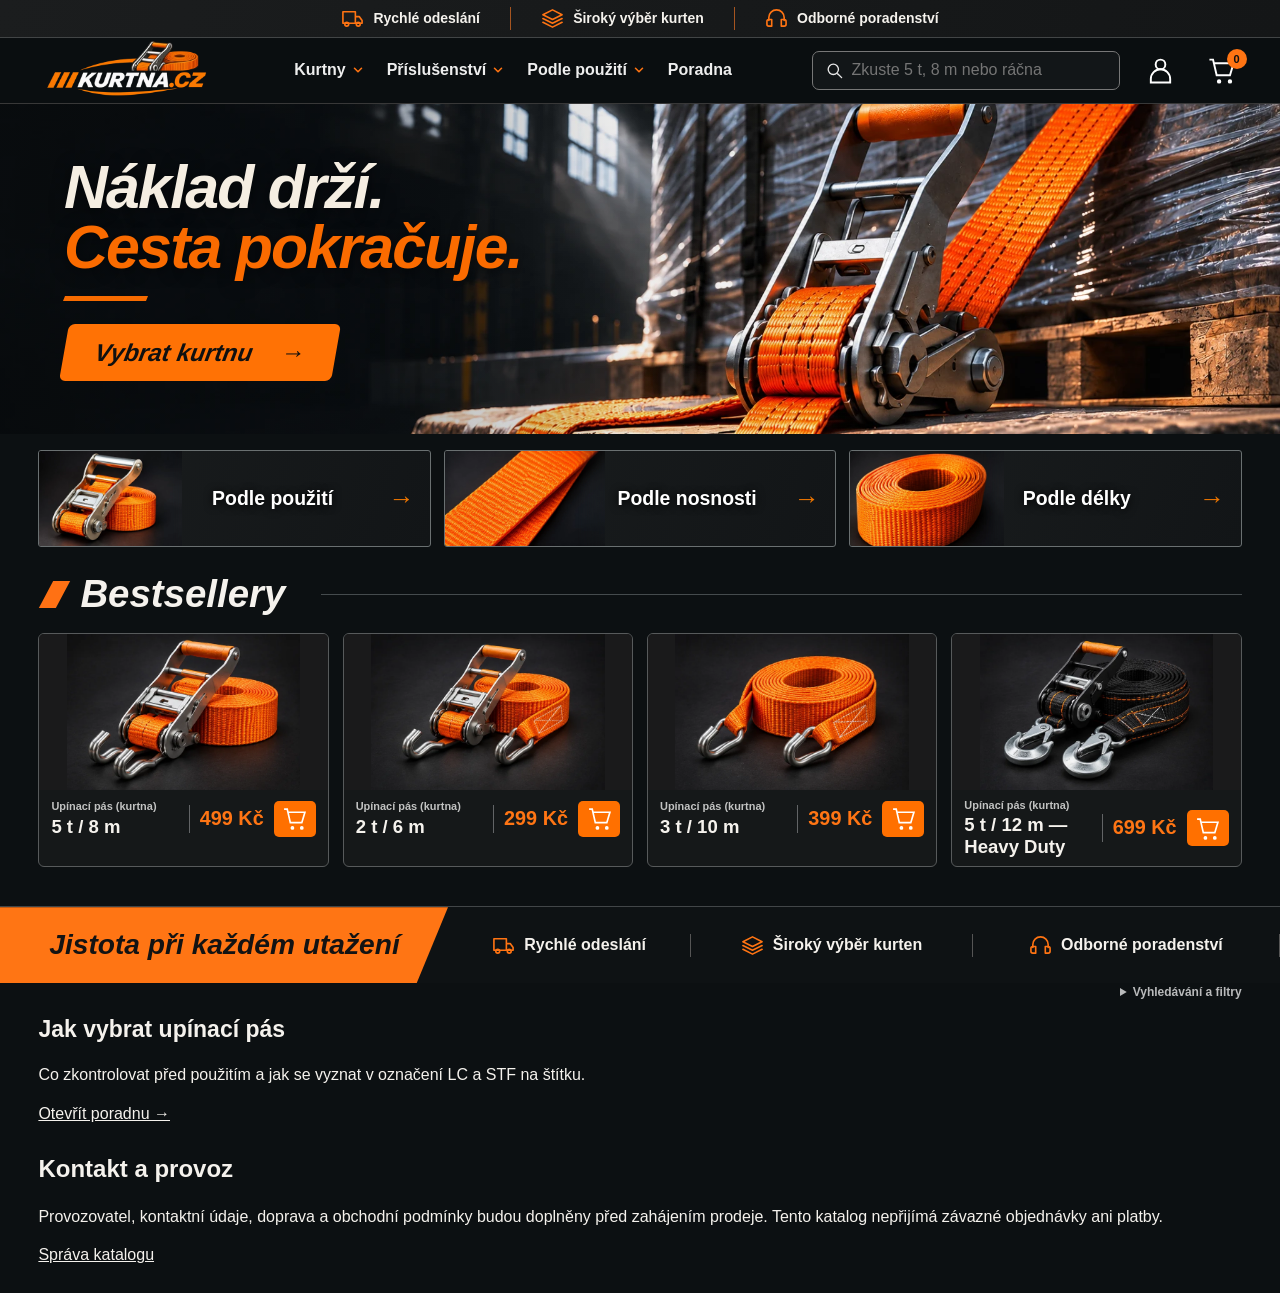
==== commit 93bd7f05: "Match trust strip icons to the header" ====
--- a/index.html
+++ b/index.html
@@ -35,7 +35,7 @@
 
 .filters{display:flex;flex-wrap:wrap;gap:14px;align-items:end;margin:20px 0}.filters label{display:grid;gap:6px;flex:1;min-width:140px}input,select{padding:10px;border:1px solid #777;border-radius:5px;background:#222;color:#fff;min-width:0}button{border-radius:5px}.filters button,.action{padding:11px 16px;background:var(--orange);color:#111;border:0;font-weight:bold}.notice{padding:12px;border-left:3px solid var(--orange);background:#222}.product[hidden]{display:none}.info strong{cursor:pointer}.product:focus-within{outline:2px solid var(--orange)}details{padding:14px 0;border-bottom:1px solid #444}summary{cursor:pointer;font-weight:bold}dialog{background:#191a1b;color:#fff;border:1px solid #555;border-radius:10px;padding:28px;width:min(640px,94vw);max-height:90dvh}dialog::backdrop{background:#000b}.close{float:right;background:transparent;color:#fff;border:0;font-size:24px}.cart-row{display:flex;gap:12px;align-items:center;padding:16px 0;border-bottom:1px solid #444;flex-wrap:wrap}.cart-row span{flex:1;min-width:160px}.cart-row button{background:#333;color:#fff;border:1px solid #777;padding:7px 12px}.checkout{display:grid;gap:12px}.checkout label{display:grid;gap:5px}.checkout textarea{background:#222;color:#fff;min-height:80px;padding:10px}.action{margin-top:12px}.empty{padding:24px 0}a{color:inherit}button:focus-visible,a:focus-visible,summary:focus-visible{outline:2px solid var(--orange);outline-offset:4px}@media(max-width:600px){.filters{gap:10px}.filters label{min-width:42%}.header nav{top:62px}.notice{font-size:14px}.hero h1{font-size:44px}}
 </style>
-<link rel="stylesheet" href="visual.css?v=menu-blur-1"><link rel="stylesheet" href="catalog.css?v=1"><link rel="stylesheet" href="search.css?v=1"><link rel="stylesheet" href="cart.css?v=2"></head>
+<link rel="stylesheet" href="visual.css?v=trust-icons-1"><link rel="stylesheet" href="catalog.css?v=1"><link rel="stylesheet" href="search.css?v=2"><link rel="stylesheet" href="cart.css?v=2"></head>
 <body>
 <div class="announcement">
   <span><svg aria-hidden="true" viewBox="0 0 24 24" fill="none" stroke="currentColor" stroke-width="1.7" stroke-linecap="round" stroke-linejoin="round"><path d="M2 5h13v12H2zM15 10h4l3 4v3h-7z"/><circle cx="6" cy="18" r="2"/><circle cx="18" cy="18" r="2"/></svg>Rychlé odeslání</span>
@@ -46,5 +46,9 @@
 <header class="header"><a class="brand brand-logo" href="./"><img src="assets/kurtna-logo.webp" width="540" height="180" alt="Kurtna.cz – úvodní stránka"></a><nav id="main-nav"><a href="#produkty">Kurtny<svg class="nav-chevron" aria-hidden="true" width="14" height="14" viewBox="0 0 16 16" fill="none"><path d="m4 6 4 4 4-4" stroke="currentColor" stroke-width="1.8" stroke-linecap="round" stroke-linejoin="round"/></svg></a><a href="#produkty">Příslušenství<svg class="nav-chevron" aria-hidden="true" width="14" height="14" viewBox="0 0 16 16" fill="none"><path d="m4 6 4 4 4-4" stroke="currentColor" stroke-width="1.8" stroke-linecap="round" stroke-linejoin="round"/></svg></a><a href="./#kategorie">Podle použití<svg class="nav-chevron" aria-hidden="true" width="14" height="14" viewBox="0 0 16 16" fill="none"><path d="m4 6 4 4 4-4" stroke="currentColor" stroke-width="1.8" stroke-linecap="round" stroke-linejoin="round"/></svg></a><a href="/poradna/">Poradna</a></nav><div class="search-combobox header-search" id="header-search"><label class="search"><svg aria-hidden="true" viewBox="0 0 24 24" fill="none" stroke="currentColor" stroke-width="1.7" stroke-linecap="round" stroke-linejoin="round"><circle cx="10.5" cy="10.5" r="6.5"/><path d="m16 16 5 5"/></svg><input id="search" type="search" aria-label="Hledat v katalogu" placeholder="Zkuste 5 t, 8 m nebo ráčna" enterkeyhint="search"></label></div><button class="head-icon user" aria-label="Informace o účtu" onclick="document.querySelector('#account-info').showModal()"><svg viewBox="0 0 24 24" fill="none" stroke="currentColor" stroke-width="1.6"><circle cx="12" cy="7" r="4"/><path d="M4 22v-3a8 8 0 0 1 16 0v3z"/></svg></button><button class="head-icon cart" aria-label="Košík"><svg viewBox="0 0 24 24" fill="none" stroke="currentColor" stroke-width="1.6"><path d="M2 3h3l3 13h11l3-10H6"/><circle cx="10" cy="21" r="1"/><circle cx="19" cy="21" r="1"/></svg><span class="badge" id="count">0</span></button><button class="head-icon search-toggle" id="search-toggle" type="button" aria-label="Otevřít vyhledávání" aria-expanded="false" aria-controls="header-search"><svg aria-hidden="true" viewBox="0 0 24 24" fill="none" stroke="currentColor" stroke-width="1.7" stroke-linecap="round" stroke-linejoin="round"><circle cx="10.5" cy="10.5" r="6.5"/><path d="m16 16 5 5"/></svg></button><button class="head-icon mobile-menu" id="menu" type="button" aria-label="Menu" aria-controls="main-nav" aria-expanded="false">☰</button></header>
 <main><section class="section product-detail" id="produkt" hidden></section><section class="hero"><div class="hero-copy"><h1>Náklad drží.<em>Cesta pokračuje.</em></h1><div class="dash"></div><button class="primary" onclick="document.querySelector('#produkty').scrollIntoView()">Vybrat kurtnu <span aria-hidden="true">→</span></button></div><div class="hero-art" aria-hidden="true"><div class="cargo"></div><div class="strap"></div><div class="strap cross"></div><div class="ratchet"><span class="handle"></span><span class="body"></span><span class="grip"></span></div></div></section>
 <section class="categories" id="kategorie"><a class="category category--use" href="#produkty"><strong>Podle použití</strong><b aria-hidden="true">→</b></a><a class="category category--capacity" href="#produkty"><strong>Podle nosnosti</strong><b aria-hidden="true">→</b></a><a class="category category--length" href="#produkty"><strong>Podle délky</strong><b aria-hidden="true">→</b></a></section>
-<section class="section" id="produkty"><h2 class="section-title">Bestsellery</h2><div class="products"></div><noscript><p>Pro zobrazení katalogu zapněte JavaScript.</p></noscript><details class="catalog-controls"><summary>Vyhledávání a filtry</summary><p class="notice">Připravovaný katalog. Fotografie jsou ilustrační. Ceny jsou orientační, dostupnost ani prodej zatím nejsou potvrzené.</p><div class="filters"><div class="search-combobox filter-search" id="filter-search"><label>Hledat<input id="mobile-search" type="search" placeholder="Název, SKU nebo 8 m" enterkeyhint="search"></label></div><label>Provedení<select id="capacity"><option value="">Všechna provedení</option></select></label><label>Délka<select id="length"><option value="">Všechny délky</option></select></label><label>Řazení<select id="sort"><option value="default">Doporučené</option><option value="asc">Od nejlevnějšího</option><option value="desc">Od nejdražšího</option></select></label><button id="reset" type="button">Zrušit filtry</button></div><p id="results" aria-live="polite"></p></details></section></main><dialog id="account-info"><form method="dialog"><button class="close" aria-label="Zavřít">✕</button><h2>Zákaznický účet</h2><p>Registrace zatím není spuštěna. Košík můžete používat bez účtu.</p><p><a href="admin.html">Správa katalogu</a></p></form></dialog><dialog id="modal" aria-label="Detail a košík"><button class="close" aria-label="Zavřít">✕</button><div id="modal-body"></div></dialog><footer class="trust" id="jistota"><strong>Jistota při každém utažení</strong><span>🚚　Rychlé odeslání</span><span>▣　Široký výběr kurten</span><span>♧　Odborné poradenství</span></footer><section class="section" id="poradna"><h2>Jak vybrat upínací pás</h2><p>Co zkontrolovat před použitím a jak se vyznat v označení LC a STF na štítku.</p><p><a href="/poradna/">Otevřít poradnu →</a></p></section><section class="section"><h2>Kontakt a provoz</h2><p>Provozovatel, kontaktní údaje, doprava a obchodní podmínky budou doplněny před zahájením prodeje. Tento katalog nepřijímá závazné objednávky ani platby.</p><p><a href="admin.html">Správa katalogu</a></p></section><div class="toast" id="toast" role="status">Přidáno do košíku</div>
+<section class="section" id="produkty"><h2 class="section-title">Bestsellery</h2><div class="products"></div><noscript><p>Pro zobrazení katalogu zapněte JavaScript.</p></noscript><details class="catalog-controls"><summary>Vyhledávání a filtry</summary><p class="notice">Připravovaný katalog. Fotografie jsou ilustrační. Ceny jsou orientační, dostupnost ani prodej zatím nejsou potvrzené.</p><div class="filters"><div class="search-combobox filter-search" id="filter-search"><label>Hledat<input id="mobile-search" type="search" placeholder="Název, SKU nebo 8 m" enterkeyhint="search"></label></div><label>Provedení<select id="capacity"><option value="">Všechna provedení</option></select></label><label>Délka<select id="length"><option value="">Všechny délky</option></select></label><label>Řazení<select id="sort"><option value="default">Doporučené</option><option value="asc">Od nejlevnějšího</option><option value="desc">Od nejdražšího</option></select></label><button id="reset" type="button">Zrušit filtry</button></div><p id="results" aria-live="polite"></p></details></section></main><dialog id="account-info"><form method="dialog"><button class="close" aria-label="Zavřít">✕</button><h2>Zákaznický účet</h2><p>Registrace zatím není spuštěna. Košík můžete používat bez účtu.</p><p><a href="admin.html">Správa katalogu</a></p></form></dialog><dialog id="modal" aria-label="Detail a košík"><button class="close" aria-label="Zavřít">✕</button><div id="modal-body"></div></dialog><footer class="trust" id="jistota"><strong>Jistota při každém utažení</strong>
+  <span><svg aria-hidden="true" viewBox="0 0 24 24" fill="none" stroke="currentColor" stroke-width="1.7" stroke-linecap="round" stroke-linejoin="round"><path d="M2 5h13v12H2zM15 10h4l3 4v3h-7z"/><circle cx="6" cy="18" r="2"/><circle cx="18" cy="18" r="2"/></svg>Rychlé odeslání</span>
+  <span><svg aria-hidden="true" viewBox="0 0 24 24" fill="none" stroke="currentColor" stroke-width="1.7" stroke-linecap="round" stroke-linejoin="round"><path d="m12 3 10 5-10 5L2 8l10-5ZM2 12l10 5 10-5M2 16l10 5 10-5"/></svg>Široký výběr kurten</span>
+  <span><svg aria-hidden="true" viewBox="0 0 24 24" fill="none" stroke="currentColor" stroke-width="1.7" stroke-linecap="round" stroke-linejoin="round"><path d="M4 14v-3a8 8 0 0 1 16 0v3M4 13h3v7H4a2 2 0 0 1-2-2v-3a2 2 0 0 1 2-2Zm16 0h-3v7h3a2 2 0 0 0 2-2v-3a2 2 0 0 0-2-2Z"/></svg>Odborné poradenství</span>
+</footer><section class="section" id="poradna"><h2>Jak vybrat upínací pás</h2><p>Co zkontrolovat před použitím a jak se vyznat v označení LC a STF na štítku.</p><p><a href="/poradna/">Otevřít poradnu →</a></p></section><section class="section"><h2>Kontakt a provoz</h2><p>Provozovatel, kontaktní údaje, doprava a obchodní podmínky budou doplněny před zahájením prodeje. Tento katalog nepřijímá závazné objednávky ani platby.</p><p><a href="admin.html">Správa katalogu</a></p></section><div class="toast" id="toast" role="status">Přidáno do košíku</div>
 <script type="module" src="app.js?v=menu-blur-1"></script></body></html>
--- a/visual.css
+++ b/visual.css
@@ -44,7 +44,22 @@
 .product .info strong{cursor:pointer}
 .product .add{z-index:2}
 .trust strong{white-space:nowrap}
-.trust span{white-space:nowrap;min-width:0;padding:0 8px}
+.trust span {
+  display:flex;
+  align-items:center;
+  justify-content:center;
+  gap:9px;
+  white-space:nowrap;
+  min-width:0;
+  padding:0 8px;
+}
+
+.trust svg {
+  flex:none;
+  width:23px;
+  height:23px;
+  color:var(--orange);
+}
 @media(max-width:1350px) and (min-width:901px){
  .header{gap:20px}.brand{font-size:30px}.brand .slashes{font-size:27px;margin-right:15px}nav{gap:22px}
  .search{width:250px}.head-icon.user{margin-left:0}
@@ -371,3 +386,8 @@
     touch-action: none;
   }
 }
+
+@media (max-width: 600px) {
+  .trust span { flex-direction:column; gap:5px; }
+  .trust svg { width:20px; height:20px; }
+}
--- a/search.css
+++ b/search.css
@@ -1,6 +1,11 @@
 .search-combobox { position:relative; min-width:0; }
 .header-search { flex:0 1 308px; min-width:130px; }
 .header-search .search { width:100%; }
+.header-search .search:focus-within {
+  border-color:var(--orange);
+  box-shadow:inset 0 0 0 1px var(--orange);
+}
+.header-search .search input:focus { outline:none; }
 .head-icon.search-toggle { display:none; }
 .filter-search { flex:1; min-width:140px; }
 .filter-search label { margin:0; }
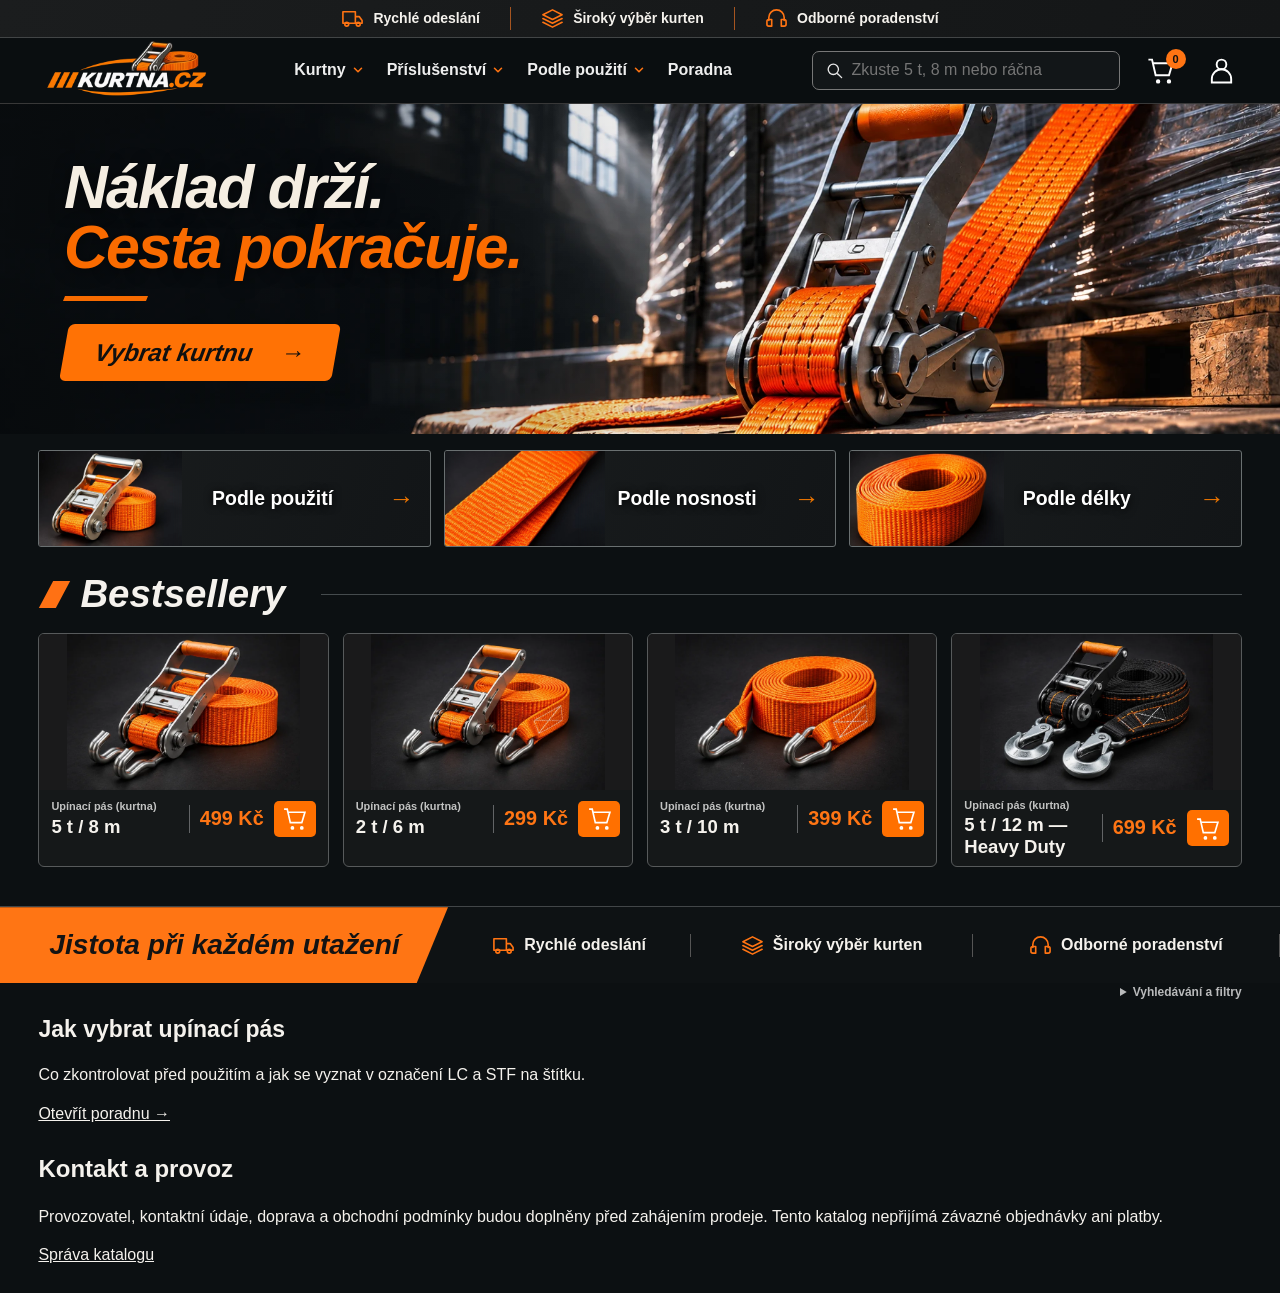
==== commit 741e2ed6: "Place the cart before the account in the header" ====
--- a/index.html
+++ b/index.html
@@ -43,7 +43,7 @@
   <span><svg aria-hidden="true" viewBox="0 0 24 24" fill="none" stroke="currentColor" stroke-width="1.7" stroke-linecap="round" stroke-linejoin="round"><path d="M4 14v-3a8 8 0 0 1 16 0v3M4 13h3v7H4a2 2 0 0 1-2-2v-3a2 2 0 0 1 2-2Zm16 0h-3v7h3a2 2 0 0 0 2-2v-3a2 2 0 0 0-2-2Z"/></svg>Odborné poradenství</span>
 </div>
 <div id="menu-backdrop" class="menu-backdrop" aria-hidden="true" hidden></div>
-<header class="header"><a class="brand brand-logo" href="./"><img src="assets/kurtna-logo.webp" width="540" height="180" alt="Kurtna.cz – úvodní stránka"></a><nav id="main-nav"><a href="#produkty">Kurtny<svg class="nav-chevron" aria-hidden="true" width="14" height="14" viewBox="0 0 16 16" fill="none"><path d="m4 6 4 4 4-4" stroke="currentColor" stroke-width="1.8" stroke-linecap="round" stroke-linejoin="round"/></svg></a><a href="#produkty">Příslušenství<svg class="nav-chevron" aria-hidden="true" width="14" height="14" viewBox="0 0 16 16" fill="none"><path d="m4 6 4 4 4-4" stroke="currentColor" stroke-width="1.8" stroke-linecap="round" stroke-linejoin="round"/></svg></a><a href="./#kategorie">Podle použití<svg class="nav-chevron" aria-hidden="true" width="14" height="14" viewBox="0 0 16 16" fill="none"><path d="m4 6 4 4 4-4" stroke="currentColor" stroke-width="1.8" stroke-linecap="round" stroke-linejoin="round"/></svg></a><a href="/poradna/">Poradna</a></nav><div class="search-combobox header-search" id="header-search"><label class="search"><svg aria-hidden="true" viewBox="0 0 24 24" fill="none" stroke="currentColor" stroke-width="1.7" stroke-linecap="round" stroke-linejoin="round"><circle cx="10.5" cy="10.5" r="6.5"/><path d="m16 16 5 5"/></svg><input id="search" type="search" aria-label="Hledat v katalogu" placeholder="Zkuste 5 t, 8 m nebo ráčna" enterkeyhint="search"></label></div><button class="head-icon user" aria-label="Informace o účtu" onclick="document.querySelector('#account-info').showModal()"><svg viewBox="0 0 24 24" fill="none" stroke="currentColor" stroke-width="1.6"><circle cx="12" cy="7" r="4"/><path d="M4 22v-3a8 8 0 0 1 16 0v3z"/></svg></button><button class="head-icon cart" aria-label="Košík"><svg viewBox="0 0 24 24" fill="none" stroke="currentColor" stroke-width="1.6"><path d="M2 3h3l3 13h11l3-10H6"/><circle cx="10" cy="21" r="1"/><circle cx="19" cy="21" r="1"/></svg><span class="badge" id="count">0</span></button><button class="head-icon search-toggle" id="search-toggle" type="button" aria-label="Otevřít vyhledávání" aria-expanded="false" aria-controls="header-search"><svg aria-hidden="true" viewBox="0 0 24 24" fill="none" stroke="currentColor" stroke-width="1.7" stroke-linecap="round" stroke-linejoin="round"><circle cx="10.5" cy="10.5" r="6.5"/><path d="m16 16 5 5"/></svg></button><button class="head-icon mobile-menu" id="menu" type="button" aria-label="Menu" aria-controls="main-nav" aria-expanded="false">☰</button></header>
+<header class="header"><a class="brand brand-logo" href="./"><img src="assets/kurtna-logo.webp" width="540" height="180" alt="Kurtna.cz – úvodní stránka"></a><nav id="main-nav"><a href="#produkty">Kurtny<svg class="nav-chevron" aria-hidden="true" width="14" height="14" viewBox="0 0 16 16" fill="none"><path d="m4 6 4 4 4-4" stroke="currentColor" stroke-width="1.8" stroke-linecap="round" stroke-linejoin="round"/></svg></a><a href="#produkty">Příslušenství<svg class="nav-chevron" aria-hidden="true" width="14" height="14" viewBox="0 0 16 16" fill="none"><path d="m4 6 4 4 4-4" stroke="currentColor" stroke-width="1.8" stroke-linecap="round" stroke-linejoin="round"/></svg></a><a href="./#kategorie">Podle použití<svg class="nav-chevron" aria-hidden="true" width="14" height="14" viewBox="0 0 16 16" fill="none"><path d="m4 6 4 4 4-4" stroke="currentColor" stroke-width="1.8" stroke-linecap="round" stroke-linejoin="round"/></svg></a><a href="/poradna/">Poradna</a></nav><div class="search-combobox header-search" id="header-search"><label class="search"><svg aria-hidden="true" viewBox="0 0 24 24" fill="none" stroke="currentColor" stroke-width="1.7" stroke-linecap="round" stroke-linejoin="round"><circle cx="10.5" cy="10.5" r="6.5"/><path d="m16 16 5 5"/></svg><input id="search" type="search" aria-label="Hledat v katalogu" placeholder="Zkuste 5 t, 8 m nebo ráčna" enterkeyhint="search"></label></div><button class="head-icon cart" aria-label="Košík"><svg viewBox="0 0 24 24" fill="none" stroke="currentColor" stroke-width="1.6"><path d="M2 3h3l3 13h11l3-10H6"/><circle cx="10" cy="21" r="1"/><circle cx="19" cy="21" r="1"/></svg><span class="badge" id="count">0</span></button><button class="head-icon user" aria-label="Informace o účtu" onclick="document.querySelector('#account-info').showModal()"><svg viewBox="0 0 24 24" fill="none" stroke="currentColor" stroke-width="1.6"><circle cx="12" cy="7" r="4"/><path d="M4 22v-3a8 8 0 0 1 16 0v3z"/></svg></button><button class="head-icon search-toggle" id="search-toggle" type="button" aria-label="Otevřít vyhledávání" aria-expanded="false" aria-controls="header-search"><svg aria-hidden="true" viewBox="0 0 24 24" fill="none" stroke="currentColor" stroke-width="1.7" stroke-linecap="round" stroke-linejoin="round"><circle cx="10.5" cy="10.5" r="6.5"/><path d="m16 16 5 5"/></svg></button><button class="head-icon mobile-menu" id="menu" type="button" aria-label="Menu" aria-controls="main-nav" aria-expanded="false">☰</button></header>
 <main><section class="section product-detail" id="produkt" hidden></section><section class="hero"><div class="hero-copy"><h1>Náklad drží.<em>Cesta pokračuje.</em></h1><div class="dash"></div><button class="primary" onclick="document.querySelector('#produkty').scrollIntoView()">Vybrat kurtnu <span aria-hidden="true">→</span></button></div><div class="hero-art" aria-hidden="true"><div class="cargo"></div><div class="strap"></div><div class="strap cross"></div><div class="ratchet"><span class="handle"></span><span class="body"></span><span class="grip"></span></div></div></section>
 <section class="categories" id="kategorie"><a class="category category--use" href="#produkty"><strong>Podle použití</strong><b aria-hidden="true">→</b></a><a class="category category--capacity" href="#produkty"><strong>Podle nosnosti</strong><b aria-hidden="true">→</b></a><a class="category category--length" href="#produkty"><strong>Podle délky</strong><b aria-hidden="true">→</b></a></section>
 <section class="section" id="produkty"><h2 class="section-title">Bestsellery</h2><div class="products"></div><noscript><p>Pro zobrazení katalogu zapněte JavaScript.</p></noscript><details class="catalog-controls"><summary>Vyhledávání a filtry</summary><p class="notice">Připravovaný katalog. Fotografie jsou ilustrační. Ceny jsou orientační, dostupnost ani prodej zatím nejsou potvrzené.</p><div class="filters"><div class="search-combobox filter-search" id="filter-search"><label>Hledat<input id="mobile-search" type="search" placeholder="Název, SKU nebo 8 m" enterkeyhint="search"></label></div><label>Provedení<select id="capacity"><option value="">Všechna provedení</option></select></label><label>Délka<select id="length"><option value="">Všechny délky</option></select></label><label>Řazení<select id="sort"><option value="default">Doporučené</option><option value="asc">Od nejlevnějšího</option><option value="desc">Od nejdražšího</option></select></label><button id="reset" type="button">Zrušit filtry</button></div><p id="results" aria-live="polite"></p></details></section></main><dialog id="account-info"><form method="dialog"><button class="close" aria-label="Zavřít">✕</button><h2>Zákaznický účet</h2><p>Registrace zatím není spuštěna. Košík můžete používat bez účtu.</p><p><a href="admin.html">Správa katalogu</a></p></form></dialog><dialog id="modal" aria-label="Detail a košík"><button class="close" aria-label="Zavřít">✕</button><div id="modal-body"></div></dialog><footer class="trust" id="jistota"><strong>Jistota při každém utažení</strong>
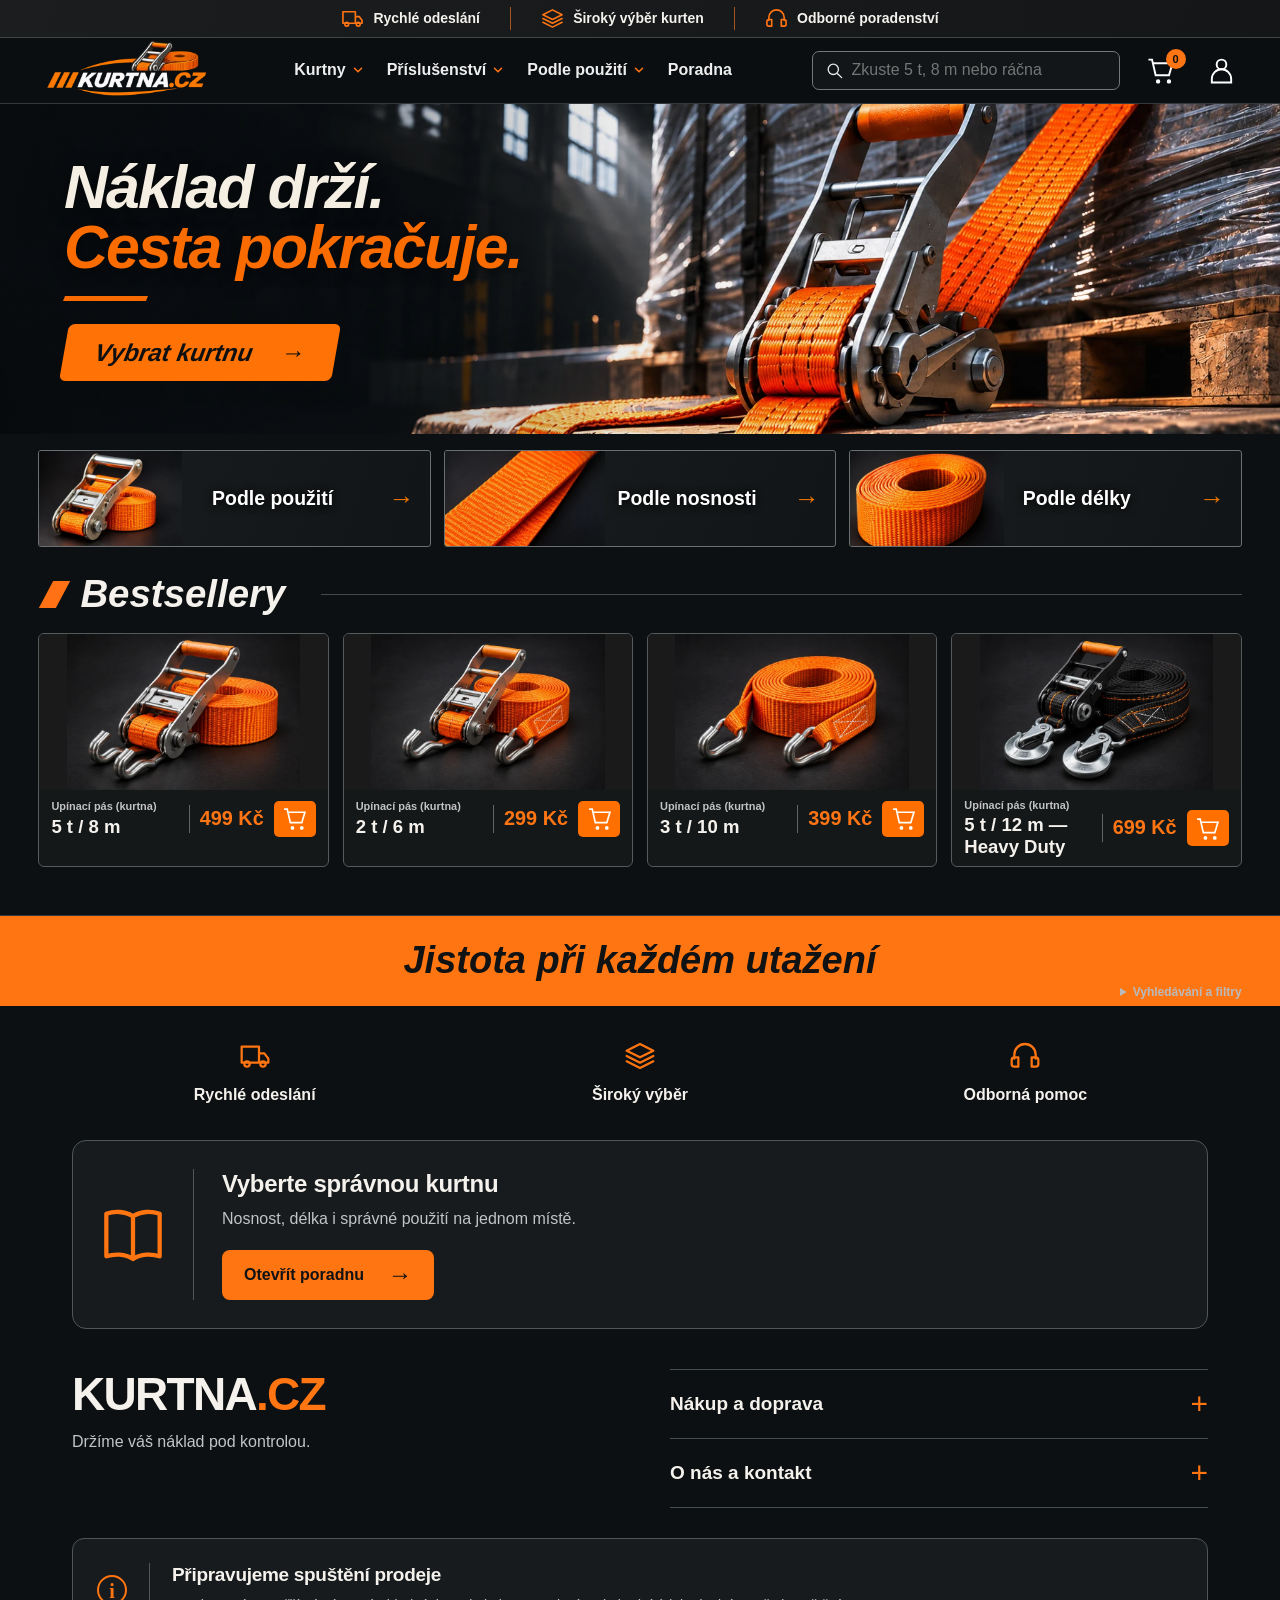
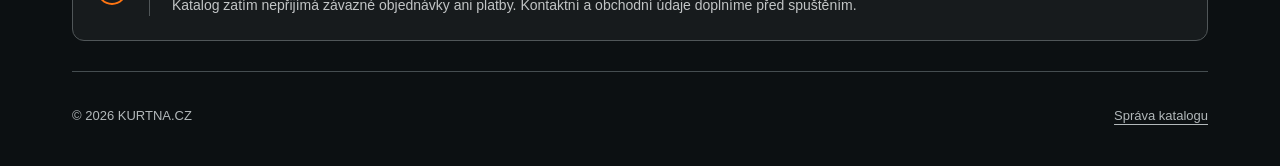
==== commit e231f025: "Redesign catalog footer with advice card and collapsible navigation" ====
--- a/index.html
+++ b/index.html
@@ -35,7 +35,7 @@
 
 .filters{display:flex;flex-wrap:wrap;gap:14px;align-items:end;margin:20px 0}.filters label{display:grid;gap:6px;flex:1;min-width:140px}input,select{padding:10px;border:1px solid #777;border-radius:5px;background:#222;color:#fff;min-width:0}button{border-radius:5px}.filters button,.action{padding:11px 16px;background:var(--orange);color:#111;border:0;font-weight:bold}.notice{padding:12px;border-left:3px solid var(--orange);background:#222}.product[hidden]{display:none}.info strong{cursor:pointer}.product:focus-within{outline:2px solid var(--orange)}details{padding:14px 0;border-bottom:1px solid #444}summary{cursor:pointer;font-weight:bold}dialog{background:#191a1b;color:#fff;border:1px solid #555;border-radius:10px;padding:28px;width:min(640px,94vw);max-height:90dvh}dialog::backdrop{background:#000b}.close{float:right;background:transparent;color:#fff;border:0;font-size:24px}.cart-row{display:flex;gap:12px;align-items:center;padding:16px 0;border-bottom:1px solid #444;flex-wrap:wrap}.cart-row span{flex:1;min-width:160px}.cart-row button{background:#333;color:#fff;border:1px solid #777;padding:7px 12px}.checkout{display:grid;gap:12px}.checkout label{display:grid;gap:5px}.checkout textarea{background:#222;color:#fff;min-height:80px;padding:10px}.action{margin-top:12px}.empty{padding:24px 0}a{color:inherit}button:focus-visible,a:focus-visible,summary:focus-visible{outline:2px solid var(--orange);outline-offset:4px}@media(max-width:600px){.filters{gap:10px}.filters label{min-width:42%}.header nav{top:62px}.notice{font-size:14px}.hero h1{font-size:44px}}
 </style>
-<link rel="stylesheet" href="visual.css?v=trust-icons-1"><link rel="stylesheet" href="catalog.css?v=1"><link rel="stylesheet" href="search.css?v=2"><link rel="stylesheet" href="cart.css?v=2"></head>
+<link rel="stylesheet" href="visual.css?v=footer-20261126"><link rel="stylesheet" href="catalog.css?v=1"><link rel="stylesheet" href="search.css?v=2"><link rel="stylesheet" href="cart.css?v=2"></head>
 <body>
 <div class="announcement">
   <span><svg aria-hidden="true" viewBox="0 0 24 24" fill="none" stroke="currentColor" stroke-width="1.7" stroke-linecap="round" stroke-linejoin="round"><path d="M2 5h13v12H2zM15 10h4l3 4v3h-7z"/><circle cx="6" cy="18" r="2"/><circle cx="18" cy="18" r="2"/></svg>Rychlé odeslání</span>
@@ -43,12 +43,24 @@
   <span><svg aria-hidden="true" viewBox="0 0 24 24" fill="none" stroke="currentColor" stroke-width="1.7" stroke-linecap="round" stroke-linejoin="round"><path d="M4 14v-3a8 8 0 0 1 16 0v3M4 13h3v7H4a2 2 0 0 1-2-2v-3a2 2 0 0 1 2-2Zm16 0h-3v7h3a2 2 0 0 0 2-2v-3a2 2 0 0 0-2-2Z"/></svg>Odborné poradenství</span>
 </div>
 <div id="menu-backdrop" class="menu-backdrop" aria-hidden="true" hidden></div>
-<header class="header"><a class="brand brand-logo" href="./"><img src="assets/kurtna-logo.webp" width="540" height="180" alt="Kurtna.cz – úvodní stránka"></a><nav id="main-nav"><a href="#produkty">Kurtny<svg class="nav-chevron" aria-hidden="true" width="14" height="14" viewBox="0 0 16 16" fill="none"><path d="m4 6 4 4 4-4" stroke="currentColor" stroke-width="1.8" stroke-linecap="round" stroke-linejoin="round"/></svg></a><a href="#produkty">Příslušenství<svg class="nav-chevron" aria-hidden="true" width="14" height="14" viewBox="0 0 16 16" fill="none"><path d="m4 6 4 4 4-4" stroke="currentColor" stroke-width="1.8" stroke-linecap="round" stroke-linejoin="round"/></svg></a><a href="./#kategorie">Podle použití<svg class="nav-chevron" aria-hidden="true" width="14" height="14" viewBox="0 0 16 16" fill="none"><path d="m4 6 4 4 4-4" stroke="currentColor" stroke-width="1.8" stroke-linecap="round" stroke-linejoin="round"/></svg></a><a href="/poradna/">Poradna</a></nav><div class="search-combobox header-search" id="header-search"><label class="search"><svg aria-hidden="true" viewBox="0 0 24 24" fill="none" stroke="currentColor" stroke-width="1.7" stroke-linecap="round" stroke-linejoin="round"><circle cx="10.5" cy="10.5" r="6.5"/><path d="m16 16 5 5"/></svg><input id="search" type="search" aria-label="Hledat v katalogu" placeholder="Zkuste 5 t, 8 m nebo ráčna" enterkeyhint="search"></label></div><button class="head-icon cart" aria-label="Košík"><svg viewBox="0 0 24 24" fill="none" stroke="currentColor" stroke-width="1.6"><path d="M2 3h3l3 13h11l3-10H6"/><circle cx="10" cy="21" r="1"/><circle cx="19" cy="21" r="1"/></svg><span class="badge" id="count">0</span></button><button class="head-icon user" aria-label="Informace o účtu" onclick="document.querySelector('#account-info').showModal()"><svg viewBox="0 0 24 24" fill="none" stroke="currentColor" stroke-width="1.6"><circle cx="12" cy="7" r="4"/><path d="M4 22v-3a8 8 0 0 1 16 0v3z"/></svg></button><button class="head-icon search-toggle" id="search-toggle" type="button" aria-label="Otevřít vyhledávání" aria-expanded="false" aria-controls="header-search"><svg aria-hidden="true" viewBox="0 0 24 24" fill="none" stroke="currentColor" stroke-width="1.7" stroke-linecap="round" stroke-linejoin="round"><circle cx="10.5" cy="10.5" r="6.5"/><path d="m16 16 5 5"/></svg></button><button class="head-icon mobile-menu" id="menu" type="button" aria-label="Menu" aria-controls="main-nav" aria-expanded="false">☰</button></header>
+<header class="header"><a class="brand brand-logo" href="./"><img src="assets/kurtna-logo.webp" width="540" height="180" alt="Kurtna.cz – úvodní stránka"></a><nav id="main-nav"><a href="#produkty">Kurtny<svg class="nav-chevron" aria-hidden="true" width="14" height="14" viewBox="0 0 16 16" fill="none"><path d="m4 6 4 4 4-4" stroke="currentColor" stroke-width="1.8" stroke-linecap="round" stroke-linejoin="round"/></svg></a><a href="#produkty">Příslušenství<svg class="nav-chevron" aria-hidden="true" width="14" height="14" viewBox="0 0 16 16" fill="none"><path d="m4 6 4 4 4-4" stroke="currentColor" stroke-width="1.8" stroke-linecap="round" stroke-linejoin="round"/></svg></a><a href="./#kategorie">Podle použití<svg class="nav-chevron" aria-hidden="true" width="14" height="14" viewBox="0 0 16 16" fill="none"><path d="m4 6 4 4 4-4" stroke="currentColor" stroke-width="1.8" stroke-linecap="round" stroke-linejoin="round"/></svg></a><a href="/poradna/">Poradna</a><a class="mobile-account-link" href="/ucet/">Zákaznický účet</a></nav><div class="search-combobox header-search" id="header-search"><label class="search"><svg aria-hidden="true" viewBox="0 0 24 24" fill="none" stroke="currentColor" stroke-width="1.7" stroke-linecap="round" stroke-linejoin="round"><circle cx="10.5" cy="10.5" r="6.5"/><path d="m16 16 5 5"/></svg><input id="search" type="search" aria-label="Hledat v katalogu" placeholder="Zkuste 5 t, 8 m nebo ráčna" enterkeyhint="search"></label></div><button class="head-icon cart" aria-label="Košík"><svg viewBox="0 0 24 24" fill="none" stroke="currentColor" stroke-width="1.6"><path d="M2 3h3l3 13h11l3-10H6"/><circle cx="10" cy="21" r="1"/><circle cx="19" cy="21" r="1"/></svg><span class="badge" id="count">0</span></button><a class="head-icon user account-icon" href="/ucet/" aria-label="Zákaznický účet"><svg viewBox="0 0 24 24" fill="none" stroke="currentColor" stroke-width="1.6"><circle cx="12" cy="7" r="4"/><path d="M4 22v-3a8 8 0 0 1 16 0v3z"/></svg></a><button class="head-icon search-toggle" id="search-toggle" type="button" aria-label="Otevřít vyhledávání" aria-expanded="false" aria-controls="header-search"><svg aria-hidden="true" viewBox="0 0 24 24" fill="none" stroke="currentColor" stroke-width="1.7" stroke-linecap="round" stroke-linejoin="round"><circle cx="10.5" cy="10.5" r="6.5"/><path d="m16 16 5 5"/></svg></button><button class="head-icon mobile-menu" id="menu" type="button" aria-label="Menu" aria-controls="main-nav" aria-expanded="false">☰</button></header>
 <main><section class="section product-detail" id="produkt" hidden></section><section class="hero"><div class="hero-copy"><h1>Náklad drží.<em>Cesta pokračuje.</em></h1><div class="dash"></div><button class="primary" onclick="document.querySelector('#produkty').scrollIntoView()">Vybrat kurtnu <span aria-hidden="true">→</span></button></div><div class="hero-art" aria-hidden="true"><div class="cargo"></div><div class="strap"></div><div class="strap cross"></div><div class="ratchet"><span class="handle"></span><span class="body"></span><span class="grip"></span></div></div></section>
 <section class="categories" id="kategorie"><a class="category category--use" href="#produkty"><strong>Podle použití</strong><b aria-hidden="true">→</b></a><a class="category category--capacity" href="#produkty"><strong>Podle nosnosti</strong><b aria-hidden="true">→</b></a><a class="category category--length" href="#produkty"><strong>Podle délky</strong><b aria-hidden="true">→</b></a></section>
-<section class="section" id="produkty"><h2 class="section-title">Bestsellery</h2><div class="products"></div><noscript><p>Pro zobrazení katalogu zapněte JavaScript.</p></noscript><details class="catalog-controls"><summary>Vyhledávání a filtry</summary><p class="notice">Připravovaný katalog. Fotografie jsou ilustrační. Ceny jsou orientační, dostupnost ani prodej zatím nejsou potvrzené.</p><div class="filters"><div class="search-combobox filter-search" id="filter-search"><label>Hledat<input id="mobile-search" type="search" placeholder="Název, SKU nebo 8 m" enterkeyhint="search"></label></div><label>Provedení<select id="capacity"><option value="">Všechna provedení</option></select></label><label>Délka<select id="length"><option value="">Všechny délky</option></select></label><label>Řazení<select id="sort"><option value="default">Doporučené</option><option value="asc">Od nejlevnějšího</option><option value="desc">Od nejdražšího</option></select></label><button id="reset" type="button">Zrušit filtry</button></div><p id="results" aria-live="polite"></p></details></section></main><dialog id="account-info"><form method="dialog"><button class="close" aria-label="Zavřít">✕</button><h2>Zákaznický účet</h2><p>Registrace zatím není spuštěna. Košík můžete používat bez účtu.</p><p><a href="admin.html">Správa katalogu</a></p></form></dialog><dialog id="modal" aria-label="Detail a košík"><button class="close" aria-label="Zavřít">✕</button><div id="modal-body"></div></dialog><footer class="trust" id="jistota"><strong>Jistota při každém utažení</strong>
-  <span><svg aria-hidden="true" viewBox="0 0 24 24" fill="none" stroke="currentColor" stroke-width="1.7" stroke-linecap="round" stroke-linejoin="round"><path d="M2 5h13v12H2zM15 10h4l3 4v3h-7z"/><circle cx="6" cy="18" r="2"/><circle cx="18" cy="18" r="2"/></svg>Rychlé odeslání</span>
-  <span><svg aria-hidden="true" viewBox="0 0 24 24" fill="none" stroke="currentColor" stroke-width="1.7" stroke-linecap="round" stroke-linejoin="round"><path d="m12 3 10 5-10 5L2 8l10-5ZM2 12l10 5 10-5M2 16l10 5 10-5"/></svg>Široký výběr kurten</span>
-  <span><svg aria-hidden="true" viewBox="0 0 24 24" fill="none" stroke="currentColor" stroke-width="1.7" stroke-linecap="round" stroke-linejoin="round"><path d="M4 14v-3a8 8 0 0 1 16 0v3M4 13h3v7H4a2 2 0 0 1-2-2v-3a2 2 0 0 1 2-2Zm16 0h-3v7h3a2 2 0 0 0 2-2v-3a2 2 0 0 0-2-2Z"/></svg>Odborné poradenství</span>
-</footer><section class="section" id="poradna"><h2>Jak vybrat upínací pás</h2><p>Co zkontrolovat před použitím a jak se vyznat v označení LC a STF na štítku.</p><p><a href="/poradna/">Otevřít poradnu →</a></p></section><section class="section"><h2>Kontakt a provoz</h2><p>Provozovatel, kontaktní údaje, doprava a obchodní podmínky budou doplněny před zahájením prodeje. Tento katalog nepřijímá závazné objednávky ani platby.</p><p><a href="admin.html">Správa katalogu</a></p></section><div class="toast" id="toast" role="status">Přidáno do košíku</div>
+<section class="section" id="produkty"><h2 class="section-title">Bestsellery</h2><div class="products"></div><noscript><p>Pro zobrazení katalogu zapněte JavaScript.</p></noscript><details class="catalog-controls"><summary>Vyhledávání a filtry</summary><p class="notice">Připravovaný katalog. Fotografie jsou ilustrační. Ceny jsou orientační, dostupnost ani prodej zatím nejsou potvrzené.</p><div class="filters"><div class="search-combobox filter-search" id="filter-search"><label>Hledat<input id="mobile-search" type="search" placeholder="Název, SKU nebo 8 m" enterkeyhint="search"></label></div><label>Provedení<select id="capacity"><option value="">Všechna provedení</option></select></label><label>Délka<select id="length"><option value="">Všechny délky</option></select></label><label>Řazení<select id="sort"><option value="default">Doporučené</option><option value="asc">Od nejlevnějšího</option><option value="desc">Od nejdražšího</option></select></label><button id="reset" type="button">Zrušit filtry</button></div><p id="results" aria-live="polite"></p></details></section></main><dialog id="modal" aria-label="Detail a košík"><button class="close" aria-label="Zavřít">✕</button><div id="modal-body"></div></dialog><footer class="site-footer" id="jistota">
+  <div class="footer-slogan">Jistota při každém utažení</div>
+  <div class="footer-inner">
+    <div class="footer-benefits" aria-label="Naše výhody">  <span><svg aria-hidden="true" viewBox="0 0 24 24" fill="none" stroke="currentColor" stroke-width="1.7" stroke-linecap="round" stroke-linejoin="round"><path d="M2 5h13v12H2zM15 10h4l3 4v3h-7z"/><circle cx="6" cy="18" r="2"/><circle cx="18" cy="18" r="2"/></svg>Rychlé odeslání</span>
+  <span><svg aria-hidden="true" viewBox="0 0 24 24" fill="none" stroke="currentColor" stroke-width="1.7" stroke-linecap="round" stroke-linejoin="round"><path d="m12 3 10 5-10 5L2 8l10-5ZM2 12l10 5 10-5M2 16l10 5 10-5"/></svg>Široký výběr</span>
+  <span><svg aria-hidden="true" viewBox="0 0 24 24" fill="none" stroke="currentColor" stroke-width="1.7" stroke-linecap="round" stroke-linejoin="round"><path d="M4 14v-3a8 8 0 0 1 16 0v3M4 13h3v7H4a2 2 0 0 1-2-2v-3a2 2 0 0 1 2-2Zm16 0h-3v7h3a2 2 0 0 0 2-2v-3a2 2 0 0 0-2-2Z"/></svg>Odborná pomoc</span>
+</div>
+    <section class="footer-guide" id="poradna"><svg viewBox="0 0 24 24" fill="none" stroke="currentColor" stroke-width="1.6" stroke-linecap="round" stroke-linejoin="round" aria-hidden="true"><path d="M12 5C9 3 5 3 2 4v16c3-1 7-1 10 1 3-2 7-2 10-1V4c-3-1-7-1-10 1Zm0 0v16"/></svg><div><h2>Vyberte správnou kurtnu</h2><p>Nosnost, délka i správné použití na jednom místě.</p><a class="footer-button" href="/poradna/">Otevřít poradnu <span aria-hidden="true">→</span></a></div></section>
+    <div class="footer-columns"><div class="footer-brand"><a href="/" aria-label="Kurtna.cz – úvodní stránka">KURTNA<span>.CZ</span></a><p>Držíme váš náklad pod kontrolou.</p></div>
+    <div class="footer-navigation">
+      <details><summary>Nákup a doprava</summary><div class="footer-links"><a href="/#produkty">Prohlédnout katalog <span aria-hidden="true">→</span></a><a href="/poradna/">Jak vybrat upínací pás <span aria-hidden="true">→</span></a><p>Informace o dopravě a obchodní podmínky doplníme před spuštěním prodeje.</p></div></details>
+      <details><summary>O nás a kontakt</summary><div class="footer-links"><p>Kurtna.cz – připravovaný katalog upínacích pásů a příslušenství pro zajištění nákladu.</p><p>Údaje o provozovateli a kontakty doplníme před zahájením prodeje.</p></div></details>
+    </div></div>
+    <div class="footer-launch"><span class="footer-info" aria-hidden="true">i</span><div><h2>Připravujeme spuštění prodeje</h2><p>Katalog zatím nepřijímá závazné objednávky ani platby. Kontaktní a obchodní údaje doplníme před spuštěním.</p></div></div>
+    <div class="footer-bottom"><small>© 2026 KURTNA.CZ</small><a href="/admin.html">Správa katalogu</a></div>
+  </div>
+</footer><div class="toast" id="toast" role="status">Přidáno do košíku</div>
 <script type="module" src="app.js?v=menu-blur-1"></script></body></html>
--- a/visual.css
+++ b/visual.css
@@ -391,3 +391,41 @@
   .trust span { flex-direction:column; gap:5px; }
   .trust svg { width:20px; height:20px; }
 }
+
+.header .account-icon { display: inline-flex; align-items: center; padding: 2px 6px; }
+.header .mobile-account-link { display: none; }
+
+@media (max-width: 740px) {
+  .header .account-icon { display: none; }
+  .header .mobile-account-link { display: inline-flex; }
+}
+
+@media (min-width: 601px) and (max-width: 740px) {
+  .header nav .mobile-account-link { font-size: 13px; white-space: normal; }
+}
+
+/* Shared catalog footer */
+.site-footer{background:#0c1012;border-top:1px solid #353b3e;margin-top:36px;color:#f5f2ed}
+.footer-slogan{background:#ff7512;color:#101213;text-align:center;font-size:clamp(23px,3vw,38px);font-weight:900;font-style:italic;line-height:1.2;padding:22px 16px;text-wrap:balance}
+.footer-inner{max-width:1200px;margin:auto;padding:0 32px}
+.footer-benefits{display:grid;grid-template-columns:repeat(3,minmax(0,1fr));gap:20px;padding:34px 0}
+.footer-benefits>span{display:flex;flex-direction:column;align-items:center;gap:12px;text-align:center;font-size:16px;font-weight:700;line-height:1.4}
+.footer-benefits svg{width:32px;height:32px;color:#ff7512;flex-shrink:0}
+.footer-guide{display:flex;align-items:center;gap:28px;padding:28px;border:1px solid #505658;border-radius:14px;background:#171b1d}
+.footer-guide>svg{width:64px;height:64px;flex-shrink:0;color:#ff7512}
+.footer-guide>div{border-left:1px solid #505658;padding-left:28px;min-width:0}
+.site-footer h2{font-size:24px;line-height:1.25;margin:0 0 8px;font-style:normal;letter-spacing:-.3px}
+.site-footer p{margin:0;color:#c2c5c6;line-height:1.55;font-size:16px}
+.footer-button{display:inline-flex;align-items:center;gap:24px;margin-top:18px;padding:13px 22px;background:#ff7512;color:#101213;font-weight:700;border-radius:8px;text-decoration:none;min-height:48px}
+.footer-button:hover{background:#ff8a36}.footer-button span{font-size:24px;line-height:1}
+.footer-columns{display:grid;grid-template-columns:1fr 1fr;gap:60px;padding:40px 0 30px}
+.footer-brand>a{font-size:clamp(32px,4vw,46px);letter-spacing:-1.7px;font-weight:900;line-height:1.1;text-decoration:none;display:inline-block;margin-bottom:10px}.footer-brand>a span{color:#ff7512}
+.footer-navigation details{padding:0;border-bottom:1px solid #454d50}.footer-navigation details:first-child{border-top:1px solid #454d50}
+.footer-navigation summary{list-style:none;display:flex;align-items:center;justify-content:space-between;gap:16px;padding:19px 0;font-size:19px;min-height:60px}
+.footer-navigation summary::-webkit-details-marker{display:none}.footer-navigation summary:after{content:'+';color:#ff7512;font-size:30px;font-weight:400;line-height:1}.footer-navigation details[open]>summary:after{content:'−'}
+.footer-links{padding:0 0 20px;display:grid;gap:12px}.footer-links a{display:flex;justify-content:space-between;gap:16px;text-underline-offset:4px}.footer-links p{font-size:14px}
+.footer-launch{display:flex;align-items:center;gap:22px;border:1px solid #505658;border-radius:12px;padding:24px;background:#171b1d}
+.footer-launch h2{font-size:19px}.footer-launch p{font-size:14px}.footer-info{flex:0 0 30px;height:30px;border:2px solid #ff7512;color:#ff7512;border-radius:50%;display:grid;place-items:center;font-weight:bold;font-size:20px;font-family:Georgia,serif}
+.footer-launch>div{border-left:1px solid #505658;padding-left:22px}
+.footer-bottom{margin-top:30px;border-top:1px solid #454d50;padding:22px 0 28px;display:flex;align-items:center;justify-content:space-between;gap:16px;color:#b2b8ba}.footer-bottom small,.footer-bottom a{font-size:13px}.footer-bottom a{text-underline-offset:4px;min-height:44px;display:inline-flex;align-items:center}
+@media(max-width:600px){.site-footer{margin-top:26px}.footer-inner{padding:0 18px}.footer-slogan{padding:19px 14px;font-size:clamp(22px,5.5vw,30px)}.footer-benefits{gap:10px;padding:26px 0}.footer-benefits>span{font-size:12px;gap:10px}.footer-benefits svg{width:27px;height:27px}.footer-guide{padding:21px 16px;gap:16px;align-items:flex-start}.footer-guide>svg{width:35px;height:35px;margin-top:4px}.footer-guide>div{padding-left:16px}.site-footer h2{font-size:20px}.site-footer p{font-size:14px}.footer-button{font-size:14px;padding:11px 16px;gap:18px;margin-top:16px}.footer-columns{grid-template-columns:1fr;gap:26px;padding:30px 0 24px}.footer-brand>a{font-size:38px}.footer-navigation summary{font-size:18px;padding:16px 0}.footer-launch{padding:19px 16px;gap:14px;align-items:flex-start}.footer-launch>div{padding-left:14px}.footer-launch h2{font-size:16px}.footer-launch p{font-size:13px}.footer-info{flex-basis:25px;height:25px;font-size:17px}.footer-bottom{margin-top:24px;padding:16px 0 20px;flex-wrap:wrap}.footer-bottom small,.footer-bottom a{font-size:12px}}
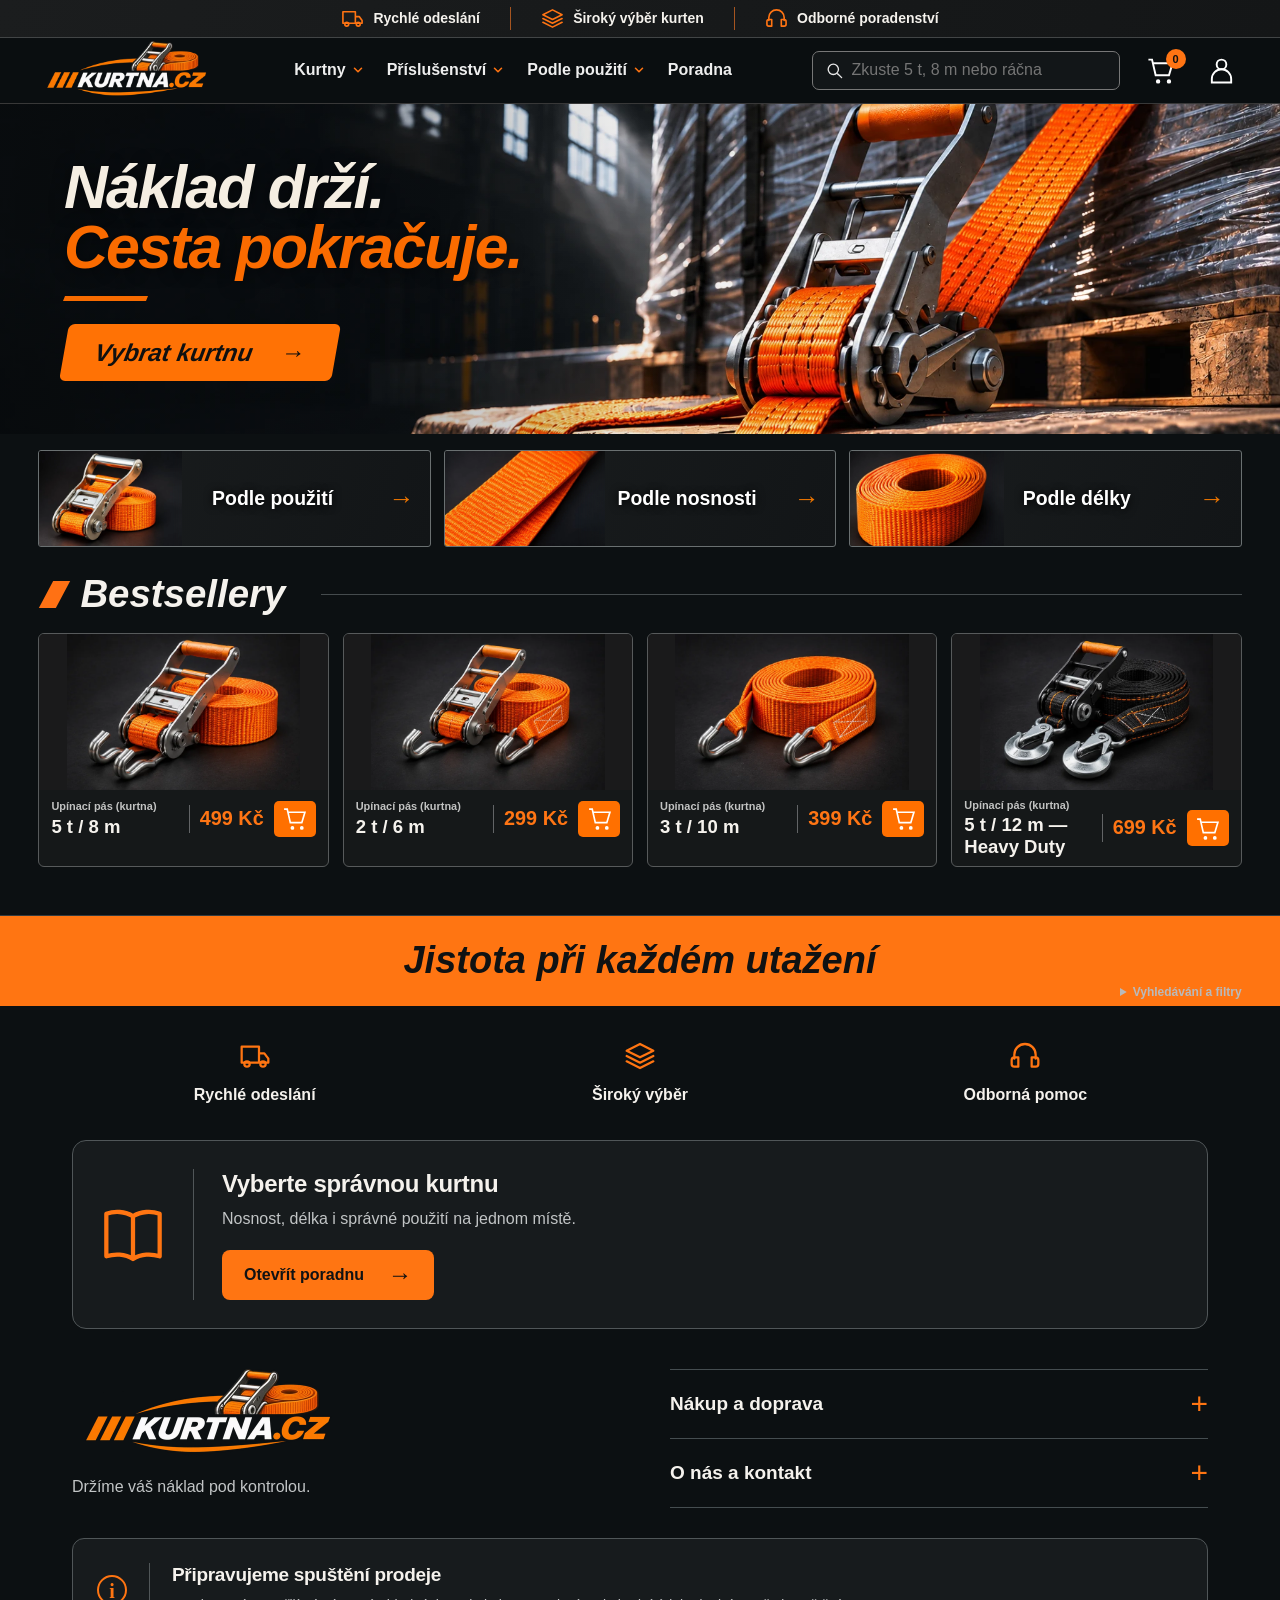
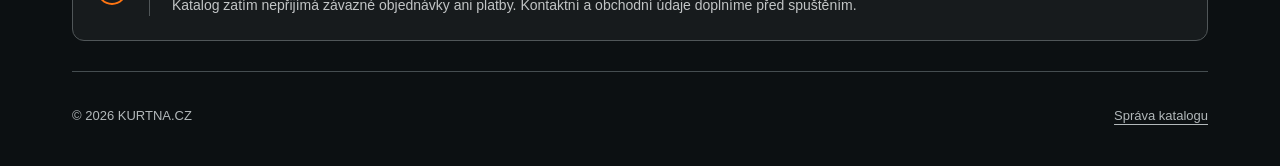
==== commit f72b4c27: "Use official Kurtna logo in catalog footer" ====
--- a/index.html
+++ b/index.html
@@ -35,7 +35,7 @@
 
 .filters{display:flex;flex-wrap:wrap;gap:14px;align-items:end;margin:20px 0}.filters label{display:grid;gap:6px;flex:1;min-width:140px}input,select{padding:10px;border:1px solid #777;border-radius:5px;background:#222;color:#fff;min-width:0}button{border-radius:5px}.filters button,.action{padding:11px 16px;background:var(--orange);color:#111;border:0;font-weight:bold}.notice{padding:12px;border-left:3px solid var(--orange);background:#222}.product[hidden]{display:none}.info strong{cursor:pointer}.product:focus-within{outline:2px solid var(--orange)}details{padding:14px 0;border-bottom:1px solid #444}summary{cursor:pointer;font-weight:bold}dialog{background:#191a1b;color:#fff;border:1px solid #555;border-radius:10px;padding:28px;width:min(640px,94vw);max-height:90dvh}dialog::backdrop{background:#000b}.close{float:right;background:transparent;color:#fff;border:0;font-size:24px}.cart-row{display:flex;gap:12px;align-items:center;padding:16px 0;border-bottom:1px solid #444;flex-wrap:wrap}.cart-row span{flex:1;min-width:160px}.cart-row button{background:#333;color:#fff;border:1px solid #777;padding:7px 12px}.checkout{display:grid;gap:12px}.checkout label{display:grid;gap:5px}.checkout textarea{background:#222;color:#fff;min-height:80px;padding:10px}.action{margin-top:12px}.empty{padding:24px 0}a{color:inherit}button:focus-visible,a:focus-visible,summary:focus-visible{outline:2px solid var(--orange);outline-offset:4px}@media(max-width:600px){.filters{gap:10px}.filters label{min-width:42%}.header nav{top:62px}.notice{font-size:14px}.hero h1{font-size:44px}}
 </style>
-<link rel="stylesheet" href="visual.css?v=footer-20261126"><link rel="stylesheet" href="catalog.css?v=1"><link rel="stylesheet" href="search.css?v=2"><link rel="stylesheet" href="cart.css?v=2"></head>
+<link rel="stylesheet" href="visual.css?v=footer-logo-20261126"><link rel="stylesheet" href="catalog.css?v=1"><link rel="stylesheet" href="search.css?v=2"><link rel="stylesheet" href="cart.css?v=2"></head>
 <body>
 <div class="announcement">
   <span><svg aria-hidden="true" viewBox="0 0 24 24" fill="none" stroke="currentColor" stroke-width="1.7" stroke-linecap="round" stroke-linejoin="round"><path d="M2 5h13v12H2zM15 10h4l3 4v3h-7z"/><circle cx="6" cy="18" r="2"/><circle cx="18" cy="18" r="2"/></svg>Rychlé odeslání</span>
@@ -54,7 +54,7 @@
   <span><svg aria-hidden="true" viewBox="0 0 24 24" fill="none" stroke="currentColor" stroke-width="1.7" stroke-linecap="round" stroke-linejoin="round"><path d="M4 14v-3a8 8 0 0 1 16 0v3M4 13h3v7H4a2 2 0 0 1-2-2v-3a2 2 0 0 1 2-2Zm16 0h-3v7h3a2 2 0 0 0 2-2v-3a2 2 0 0 0-2-2Z"/></svg>Odborná pomoc</span>
 </div>
     <section class="footer-guide" id="poradna"><svg viewBox="0 0 24 24" fill="none" stroke="currentColor" stroke-width="1.6" stroke-linecap="round" stroke-linejoin="round" aria-hidden="true"><path d="M12 5C9 3 5 3 2 4v16c3-1 7-1 10 1 3-2 7-2 10-1V4c-3-1-7-1-10 1Zm0 0v16"/></svg><div><h2>Vyberte správnou kurtnu</h2><p>Nosnost, délka i správné použití na jednom místě.</p><a class="footer-button" href="/poradna/">Otevřít poradnu <span aria-hidden="true">→</span></a></div></section>
-    <div class="footer-columns"><div class="footer-brand"><a href="/" aria-label="Kurtna.cz – úvodní stránka">KURTNA<span>.CZ</span></a><p>Držíme váš náklad pod kontrolou.</p></div>
+    <div class="footer-columns"><div class="footer-brand"><a href="/" aria-label="Kurtna.cz – úvodní stránka"><img src="/assets/kurtna-logo.webp" width="540" height="180" alt="Kurtna.cz" loading="lazy" decoding="async"></a><p>Držíme váš náklad pod kontrolou.</p></div>
     <div class="footer-navigation">
       <details><summary>Nákup a doprava</summary><div class="footer-links"><a href="/#produkty">Prohlédnout katalog <span aria-hidden="true">→</span></a><a href="/poradna/">Jak vybrat upínací pás <span aria-hidden="true">→</span></a><p>Informace o dopravě a obchodní podmínky doplníme před spuštěním prodeje.</p></div></details>
       <details><summary>O nás a kontakt</summary><div class="footer-links"><p>Kurtna.cz – připravovaný katalog upínacích pásů a příslušenství pro zajištění nákladu.</p><p>Údaje o provozovateli a kontakty doplníme před zahájením prodeje.</p></div></details>
--- a/visual.css
+++ b/visual.css
@@ -429,3 +429,6 @@
 .footer-launch>div{border-left:1px solid #505658;padding-left:22px}
 .footer-bottom{margin-top:30px;border-top:1px solid #454d50;padding:22px 0 28px;display:flex;align-items:center;justify-content:space-between;gap:16px;color:#b2b8ba}.footer-bottom small,.footer-bottom a{font-size:13px}.footer-bottom a{text-underline-offset:4px;min-height:44px;display:inline-flex;align-items:center}
 @media(max-width:600px){.site-footer{margin-top:26px}.footer-inner{padding:0 18px}.footer-slogan{padding:19px 14px;font-size:clamp(22px,5.5vw,30px)}.footer-benefits{gap:10px;padding:26px 0}.footer-benefits>span{font-size:12px;gap:10px}.footer-benefits svg{width:27px;height:27px}.footer-guide{padding:21px 16px;gap:16px;align-items:flex-start}.footer-guide>svg{width:35px;height:35px;margin-top:4px}.footer-guide>div{padding-left:16px}.site-footer h2{font-size:20px}.site-footer p{font-size:14px}.footer-button{font-size:14px;padding:11px 16px;gap:18px;margin-top:16px}.footer-columns{grid-template-columns:1fr;gap:26px;padding:30px 0 24px}.footer-brand>a{font-size:38px}.footer-navigation summary{font-size:18px;padding:16px 0}.footer-launch{padding:19px 16px;gap:14px;align-items:flex-start}.footer-launch>div{padding-left:14px}.footer-launch h2{font-size:16px}.footer-launch p{font-size:13px}.footer-info{flex-basis:25px;height:25px;font-size:17px}.footer-bottom{margin-top:24px;padding:16px 0 20px;flex-wrap:wrap}.footer-bottom small,.footer-bottom a{font-size:12px}}
+
+.footer-brand>a{width:min(270px,100%);font-size:0;line-height:0;letter-spacing:normal}.footer-brand>a img{display:block;width:100%;height:auto}
+@media(max-width:600px){.footer-brand>a{width:min(240px,100%);font-size:0}}
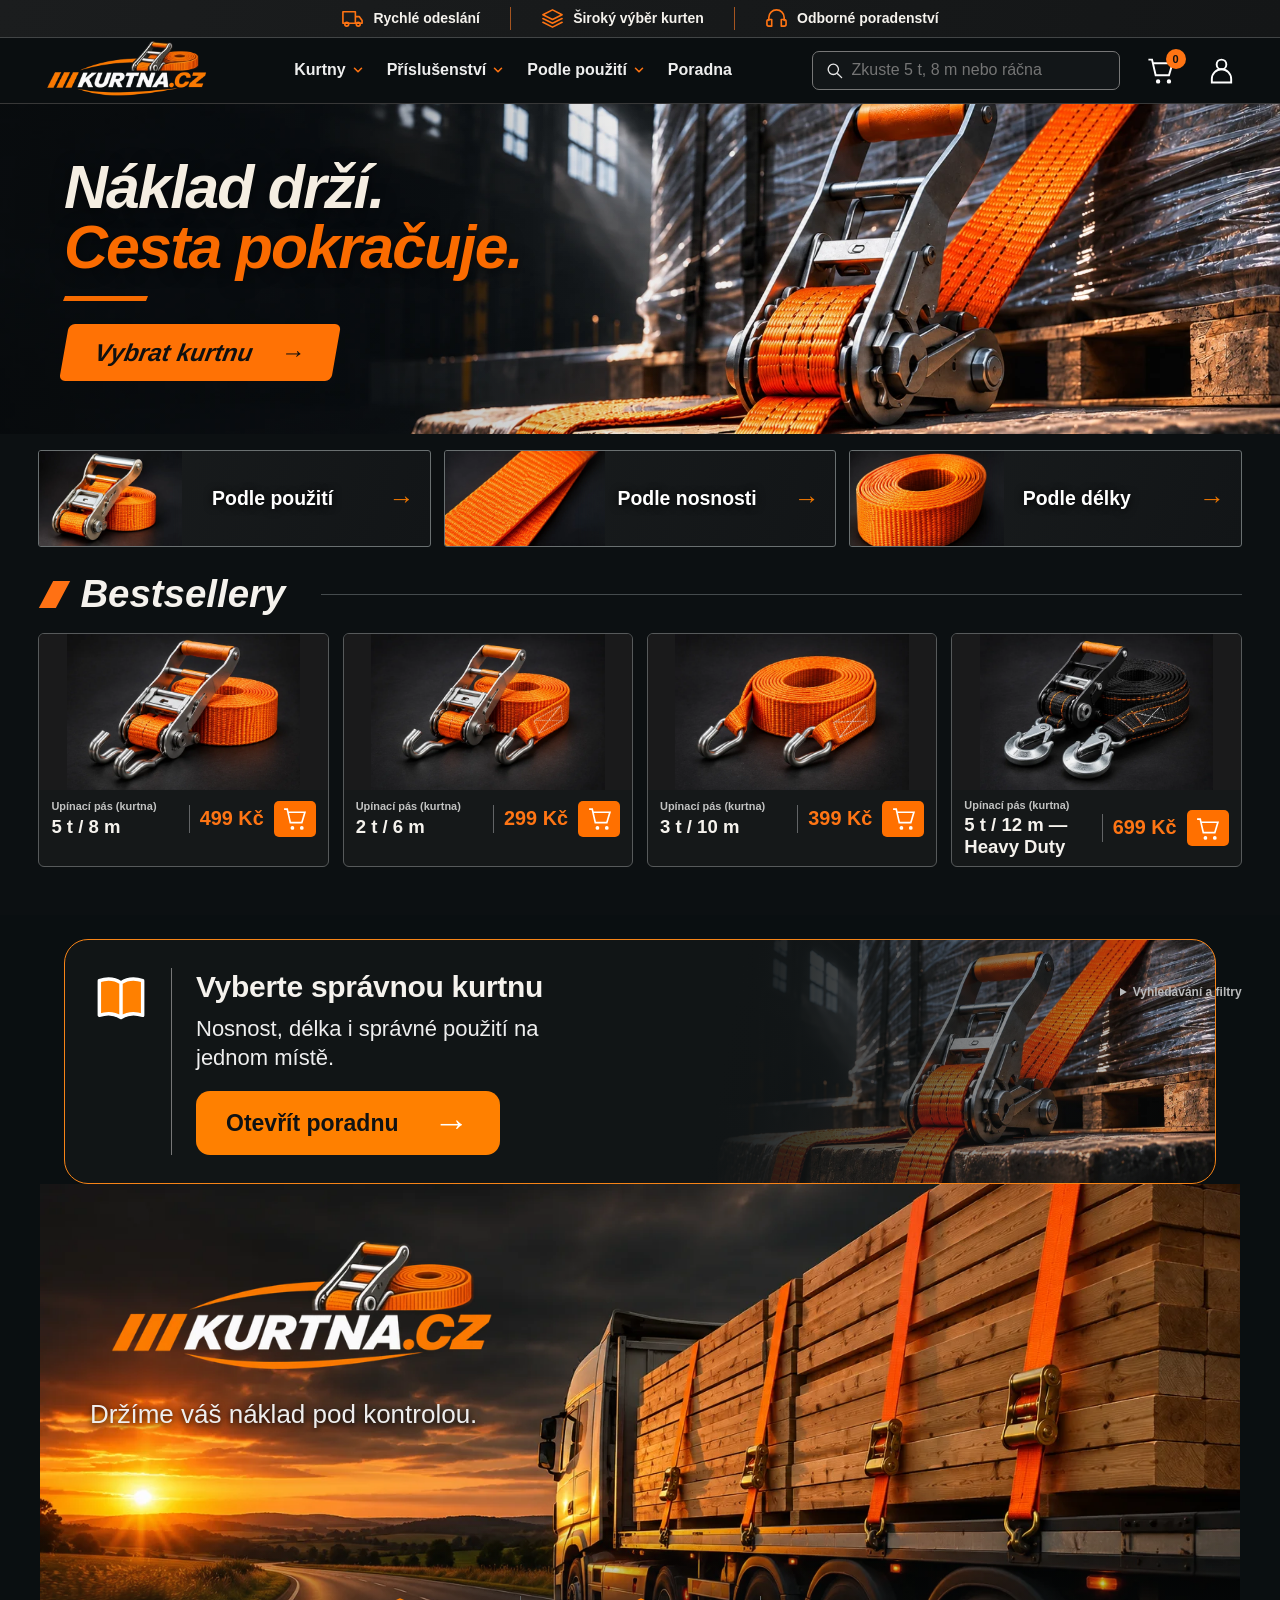
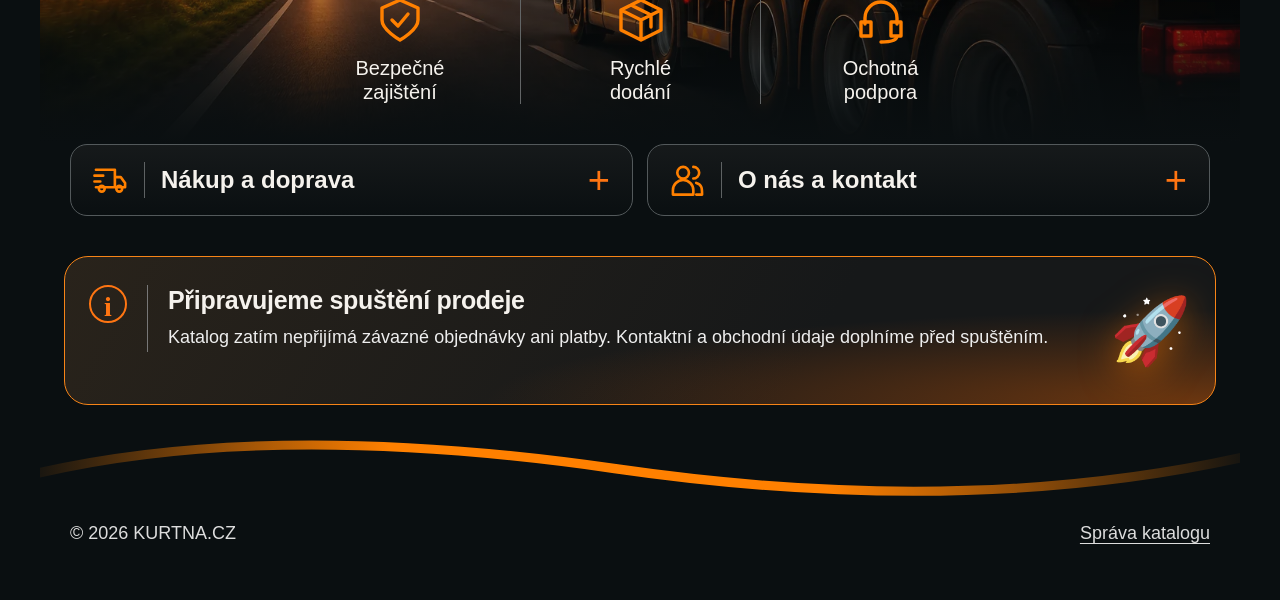
==== commit bdd145f7: "Apply orange cargo footer visual across catalog" ====
--- a/index.html
+++ b/index.html
@@ -35,7 +35,7 @@
 
 .filters{display:flex;flex-wrap:wrap;gap:14px;align-items:end;margin:20px 0}.filters label{display:grid;gap:6px;flex:1;min-width:140px}input,select{padding:10px;border:1px solid #777;border-radius:5px;background:#222;color:#fff;min-width:0}button{border-radius:5px}.filters button,.action{padding:11px 16px;background:var(--orange);color:#111;border:0;font-weight:bold}.notice{padding:12px;border-left:3px solid var(--orange);background:#222}.product[hidden]{display:none}.info strong{cursor:pointer}.product:focus-within{outline:2px solid var(--orange)}details{padding:14px 0;border-bottom:1px solid #444}summary{cursor:pointer;font-weight:bold}dialog{background:#191a1b;color:#fff;border:1px solid #555;border-radius:10px;padding:28px;width:min(640px,94vw);max-height:90dvh}dialog::backdrop{background:#000b}.close{float:right;background:transparent;color:#fff;border:0;font-size:24px}.cart-row{display:flex;gap:12px;align-items:center;padding:16px 0;border-bottom:1px solid #444;flex-wrap:wrap}.cart-row span{flex:1;min-width:160px}.cart-row button{background:#333;color:#fff;border:1px solid #777;padding:7px 12px}.checkout{display:grid;gap:12px}.checkout label{display:grid;gap:5px}.checkout textarea{background:#222;color:#fff;min-height:80px;padding:10px}.action{margin-top:12px}.empty{padding:24px 0}a{color:inherit}button:focus-visible,a:focus-visible,summary:focus-visible{outline:2px solid var(--orange);outline-offset:4px}@media(max-width:600px){.filters{gap:10px}.filters label{min-width:42%}.header nav{top:62px}.notice{font-size:14px}.hero h1{font-size:44px}}
 </style>
-<link rel="stylesheet" href="visual.css?v=footer-logo-20261126"><link rel="stylesheet" href="catalog.css?v=1"><link rel="stylesheet" href="search.css?v=2"><link rel="stylesheet" href="cart.css?v=2"></head>
+<link rel="stylesheet" href="visual.css?v=footer-visual-20261126"><link rel="stylesheet" href="catalog.css?v=1"><link rel="stylesheet" href="search.css?v=2"><link rel="stylesheet" href="cart.css?v=2"></head>
 <body>
 <div class="announcement">
   <span><svg aria-hidden="true" viewBox="0 0 24 24" fill="none" stroke="currentColor" stroke-width="1.7" stroke-linecap="round" stroke-linejoin="round"><path d="M2 5h13v12H2zM15 10h4l3 4v3h-7z"/><circle cx="6" cy="18" r="2"/><circle cx="18" cy="18" r="2"/></svg>Rychlé odeslání</span>
@@ -47,20 +47,20 @@
 <main><section class="section product-detail" id="produkt" hidden></section><section class="hero"><div class="hero-copy"><h1>Náklad drží.<em>Cesta pokračuje.</em></h1><div class="dash"></div><button class="primary" onclick="document.querySelector('#produkty').scrollIntoView()">Vybrat kurtnu <span aria-hidden="true">→</span></button></div><div class="hero-art" aria-hidden="true"><div class="cargo"></div><div class="strap"></div><div class="strap cross"></div><div class="ratchet"><span class="handle"></span><span class="body"></span><span class="grip"></span></div></div></section>
 <section class="categories" id="kategorie"><a class="category category--use" href="#produkty"><strong>Podle použití</strong><b aria-hidden="true">→</b></a><a class="category category--capacity" href="#produkty"><strong>Podle nosnosti</strong><b aria-hidden="true">→</b></a><a class="category category--length" href="#produkty"><strong>Podle délky</strong><b aria-hidden="true">→</b></a></section>
 <section class="section" id="produkty"><h2 class="section-title">Bestsellery</h2><div class="products"></div><noscript><p>Pro zobrazení katalogu zapněte JavaScript.</p></noscript><details class="catalog-controls"><summary>Vyhledávání a filtry</summary><p class="notice">Připravovaný katalog. Fotografie jsou ilustrační. Ceny jsou orientační, dostupnost ani prodej zatím nejsou potvrzené.</p><div class="filters"><div class="search-combobox filter-search" id="filter-search"><label>Hledat<input id="mobile-search" type="search" placeholder="Název, SKU nebo 8 m" enterkeyhint="search"></label></div><label>Provedení<select id="capacity"><option value="">Všechna provedení</option></select></label><label>Délka<select id="length"><option value="">Všechny délky</option></select></label><label>Řazení<select id="sort"><option value="default">Doporučené</option><option value="asc">Od nejlevnějšího</option><option value="desc">Od nejdražšího</option></select></label><button id="reset" type="button">Zrušit filtry</button></div><p id="results" aria-live="polite"></p></details></section></main><dialog id="modal" aria-label="Detail a košík"><button class="close" aria-label="Zavřít">✕</button><div id="modal-body"></div></dialog><footer class="site-footer" id="jistota">
-  <div class="footer-slogan">Jistota při každém utažení</div>
   <div class="footer-inner">
-    <div class="footer-benefits" aria-label="Naše výhody">  <span><svg aria-hidden="true" viewBox="0 0 24 24" fill="none" stroke="currentColor" stroke-width="1.7" stroke-linecap="round" stroke-linejoin="round"><path d="M2 5h13v12H2zM15 10h4l3 4v3h-7z"/><circle cx="6" cy="18" r="2"/><circle cx="18" cy="18" r="2"/></svg>Rychlé odeslání</span>
-  <span><svg aria-hidden="true" viewBox="0 0 24 24" fill="none" stroke="currentColor" stroke-width="1.7" stroke-linecap="round" stroke-linejoin="round"><path d="m12 3 10 5-10 5L2 8l10-5ZM2 12l10 5 10-5M2 16l10 5 10-5"/></svg>Široký výběr</span>
-  <span><svg aria-hidden="true" viewBox="0 0 24 24" fill="none" stroke="currentColor" stroke-width="1.7" stroke-linecap="round" stroke-linejoin="round"><path d="M4 14v-3a8 8 0 0 1 16 0v3M4 13h3v7H4a2 2 0 0 1-2-2v-3a2 2 0 0 1 2-2Zm16 0h-3v7h3a2 2 0 0 0 2-2v-3a2 2 0 0 0-2-2Z"/></svg>Odborná pomoc</span>
-</div>
     <section class="footer-guide" id="poradna"><svg viewBox="0 0 24 24" fill="none" stroke="currentColor" stroke-width="1.6" stroke-linecap="round" stroke-linejoin="round" aria-hidden="true"><path d="M12 5C9 3 5 3 2 4v16c3-1 7-1 10 1 3-2 7-2 10-1V4c-3-1-7-1-10 1Zm0 0v16"/></svg><div><h2>Vyberte správnou kurtnu</h2><p>Nosnost, délka i správné použití na jednom místě.</p><a class="footer-button" href="/poradna/">Otevřít poradnu <span aria-hidden="true">→</span></a></div></section>
     <div class="footer-columns"><div class="footer-brand"><a href="/" aria-label="Kurtna.cz – úvodní stránka"><img src="/assets/kurtna-logo.webp" width="540" height="180" alt="Kurtna.cz" loading="lazy" decoding="async"></a><p>Držíme váš náklad pod kontrolou.</p></div>
+    <div class="footer-benefits" aria-label="Naše výhody">
+<span><svg viewBox="0 0 24 24" aria-hidden="true"><path d="M12 2 3 6v6c0 5 9 10 9 10s9-5 9-10V6Z"/><path d="m8 12 3 3 5-6"/></svg>Bezpečné<br>zajištění</span>
+<span><svg viewBox="0 0 24 24" aria-hidden="true"><path d="m12 2 10 5v10l-10 5-10-5V7Zm0 10v10M2 7l10 5 10-5M7 4.5l10 5v6"/></svg>Rychlé<br>dodání</span>
+<span><svg viewBox="0 0 24 24" aria-hidden="true"><path d="M4 14v-3a8 8 0 0 1 16 0v3M4 13H2v7h5v-7Zm16 0h2v7h-5v-7Zm0 7c0 3-6 3-8 3"/></svg>Ochotná<br>podpora</span>
+</div>
     <div class="footer-navigation">
-      <details><summary>Nákup a doprava</summary><div class="footer-links"><a href="/#produkty">Prohlédnout katalog <span aria-hidden="true">→</span></a><a href="/poradna/">Jak vybrat upínací pás <span aria-hidden="true">→</span></a><p>Informace o dopravě a obchodní podmínky doplníme před spuštěním prodeje.</p></div></details>
-      <details><summary>O nás a kontakt</summary><div class="footer-links"><p>Kurtna.cz – připravovaný katalog upínacích pásů a příslušenství pro zajištění nákladu.</p><p>Údaje o provozovateli a kontakty doplníme před zahájením prodeje.</p></div></details>
+      <details><summary><svg viewBox="0 0 24 24" aria-hidden="true"><path d="M2 5h13v12H2M15 10h4l3 4v3h-7M1 9h6M1 13h4"/><circle cx="6" cy="18" r="2"/><circle cx="18" cy="18" r="2"/></svg>Nákup a doprava</summary><div class="footer-links"><a href="/#produkty">Prohlédnout katalog <span aria-hidden="true">→</span></a><a href="/poradna/">Jak vybrat upínací pás <span aria-hidden="true">→</span></a><p>Informace o dopravě a obchodní podmínky doplníme před spuštěním prodeje.</p></div></details>
+      <details><summary><svg viewBox="0 0 24 24" aria-hidden="true"><circle cx="9" cy="7" r="4"/><path d="M2 22v-3a7 7 0 0 1 14 0v3ZM16 3a4 4 0 0 1 0 8m2 3c4 1 4 4 4 8h-4"/></svg>O nás a kontakt</summary><div class="footer-links"><p>Kurtna.cz – připravovaný katalog upínacích pásů a příslušenství pro zajištění nákladu.</p><p>Údaje o provozovateli a kontakty doplníme před zahájením prodeje.</p></div></details>
     </div></div>
     <div class="footer-launch"><span class="footer-info" aria-hidden="true">i</span><div><h2>Připravujeme spuštění prodeje</h2><p>Katalog zatím nepřijímá závazné objednávky ani platby. Kontaktní a obchodní údaje doplníme před spuštěním.</p></div></div>
-    <div class="footer-bottom"><small>© 2026 KURTNA.CZ</small><a href="/admin.html">Správa katalogu</a></div>
+    <svg class="footer-wave" viewBox="0 0 1000 100" preserveAspectRatio="none" aria-hidden="true"><defs><linearGradient id="wave-orange"><stop stop-color="#ff8000" stop-opacity="0"/><stop offset=".3" stop-color="#ff8000"/><stop offset=".65" stop-color="#ff8000"/><stop offset="1" stop-color="#ff8000" stop-opacity="0"/></linearGradient></defs><path d="M-20 70Q180-25 480 55T1020 30" fill="none" stroke="url(#wave-orange)" stroke-width="14"/></svg><div class="footer-bottom"><small>© 2026 KURTNA.CZ</small><a href="/admin.html">Správa katalogu</a></div>
   </div>
 </footer><div class="toast" id="toast" role="status">Přidáno do košíku</div>
 <script type="module" src="app.js?v=menu-blur-1"></script></body></html>
--- a/visual.css
+++ b/visual.css
@@ -432,3 +432,21 @@
 
 .footer-brand>a{width:min(270px,100%);font-size:0;line-height:0;letter-spacing:normal}.footer-brand>a img{display:block;width:100%;height:auto}
 @media(max-width:600px){.footer-brand>a{width:min(240px,100%);font-size:0}}
+
+/* Footer matched to the orange cargo visual. */
+.site-footer{background:#0a0f11;border:0;padding-top:24px;overflow:hidden}
+.footer-inner{position:relative;padding:0 24px;max-width:1200px}
+.footer-guide{position:relative;isolation:isolate;overflow:hidden;border:1.5px solid #f78417;border-radius:24px;background:linear-gradient(100deg,#111516 0%,#111516 57%,transparent 100%),url('/assets/footer-ratchet.webp') right center/auto 100% no-repeat;padding:28px 30px;min-height:230px;align-items:flex-start;gap:24px}
+.footer-guide>svg{color:#ff8000;fill:#ff8000;stroke:#fff;width:52px;height:52px;margin-top:4px}
+.footer-guide>div{border-color:#777;padding-left:24px;max-width:77%}
+.footer-guide h2{font-size:30px}.footer-guide p{font-size:22px;color:#eee;max-width:400px;line-height:1.35}
+.footer-button{background:#ff8000;padding:14px 30px;font-size:23px;border-radius:14px;gap:35px}.footer-button span{font-size:36px;color:#fff;font-weight:400}
+.footer-columns{position:relative;isolation:isolate;display:flex;flex-direction:column;gap:0;padding:36px 6px 30px}
+.footer-columns:before{content:'';position:absolute;z-index:-1;inset:0 -24px auto;height:480px;background:linear-gradient(#0a0f1100 60%,#0a0f11 100%),url('/assets/footer-truck.webp') center/cover no-repeat}
+.footer-brand{min-height:320px}.footer-brand>a{width:min(360px,68%);margin-bottom:8px}.footer-brand p{font-size:21px;color:#eee;text-shadow:0 2px 6px #000}
+.footer-benefits{padding:16px 0 32px;gap:0}.footer-benefits>span{font-weight:400;font-size:20px;line-height:1.2;gap:12px}.footer-benefits>span+span{border-left:1px solid #626566}.footer-benefits svg{width:48px;height:48px;fill:none;stroke:currentColor;stroke-width:1.7;stroke-linecap:round;stroke-linejoin:round;color:#ff8000}
+.footer-navigation{display:grid;gap:14px;margin-top:8px}.footer-navigation details,.footer-navigation details:first-child{border:1px solid #53595b;border-radius:17px;background:linear-gradient(#191c1dcc,#0a0f11cc);padding:0 22px}.footer-navigation summary{justify-content:flex-start;font-weight:700;font-size:24px;padding:16px 0;gap:16px;cursor:pointer}.footer-navigation summary>svg{width:52px;height:36px;flex-shrink:0;border-right:1px solid #5e6263;padding-right:16px;fill:none;stroke:#ff8000;stroke-width:1.8;stroke-linecap:round;stroke-linejoin:round}.footer-navigation summary:after{margin-left:auto;font-size:38px}.footer-links{padding-top:8px}
+.footer-launch{position:relative;isolation:isolate;overflow:hidden;border:1.5px solid #f78417;border-radius:24px;align-items:flex-start;background:radial-gradient(ellipse at bottom right,#a74b0999,transparent 45%),linear-gradient(120deg,#29231b,#161819 65%);padding:28px 24px;gap:20px}.footer-launch h2{font-size:25px}.footer-launch p{font-size:18px;color:#eee}.footer-info{flex-basis:38px;height:38px;font-size:28px}.footer-launch>div{padding-left:20px;border-color:#777}.footer-launch:after{content:'🚀';align-self:flex-end;font-size:65px;filter:drop-shadow(0 8px 18px #ff780088)}
+.footer-wave{display:block;width:calc(100% + 48px);margin:28px -24px 0;height:65px}.footer-bottom{border:0;margin:0;padding:14px 6px 44px}.footer-bottom small,.footer-bottom a{font-size:18px;color:#ddd}
+@media(min-width:850px){.footer-guide{min-height:230px}.footer-columns:before{height:560px;background-position:center 55%}.footer-brand{min-height:360px;padding:20px}.footer-brand>a{width:420px}.footer-brand p{font-size:26px}.footer-benefits{max-width:720px;width:100%;align-self:center}.footer-navigation{grid-template-columns:1fr 1fr;align-items:start}.footer-launch{margin-top:10px}.footer-launch>div{flex:1}}
+@media(max-width:600px){.site-footer{padding-top:18px}.footer-inner{padding:0 12px}.footer-guide{padding:16px 17px;gap:14px;min-height:158px;border-radius:17px}.footer-guide>svg{width:37px;height:37px}.footer-guide>div{padding-left:14px;max-width:85%}.footer-guide h2{font-size:clamp(19px,5.2vw,27px)}.footer-guide p{font-size:clamp(16px,4vw,21px);max-width:260px}.footer-button{font-size:19px;padding:8px 20px;gap:20px;margin-top:13px;min-height:46px;border-radius:10px}.footer-button span{font-size:30px}.footer-columns{padding:17px 4px 24px}.footer-columns:before{inset:0 -12px auto;height:300px;background-position:62% top}.footer-brand{min-height:218px}.footer-brand>a{width:66%;margin-bottom:5px}.footer-brand p{font-size:16px}.footer-benefits{padding:12px 0 25px}.footer-benefits>span{font-size:16px;gap:9px}.footer-benefits svg{width:35px;height:35px}.footer-navigation{gap:10px;margin-top:4px}.footer-navigation details,.footer-navigation details:first-child{padding:0 16px;border-radius:12px}.footer-navigation summary{font-size:19px;padding:12px 0;gap:12px;min-height:54px}.footer-navigation summary>svg{width:46px;height:28px;padding-right:12px}.footer-navigation summary:after{font-size:32px}.footer-launch{padding:20px 15px;gap:14px;border-radius:18px}.footer-info{flex-basis:28px;height:28px;font-size:22px}.footer-launch>div{padding-left:14px}.footer-launch h2{font-size:20px}.footer-launch p{font-size:15px;line-height:1.45}.footer-launch:after{position:absolute;z-index:-1;bottom:-3px;right:5px;font-size:62px;opacity:.45}.footer-wave{width:calc(100% + 24px);margin:22px -12px 0;height:50px}.footer-bottom{flex-wrap:nowrap;padding:10px 6px 30px;gap:10px}.footer-bottom small,.footer-bottom a{font-size:14px}}
